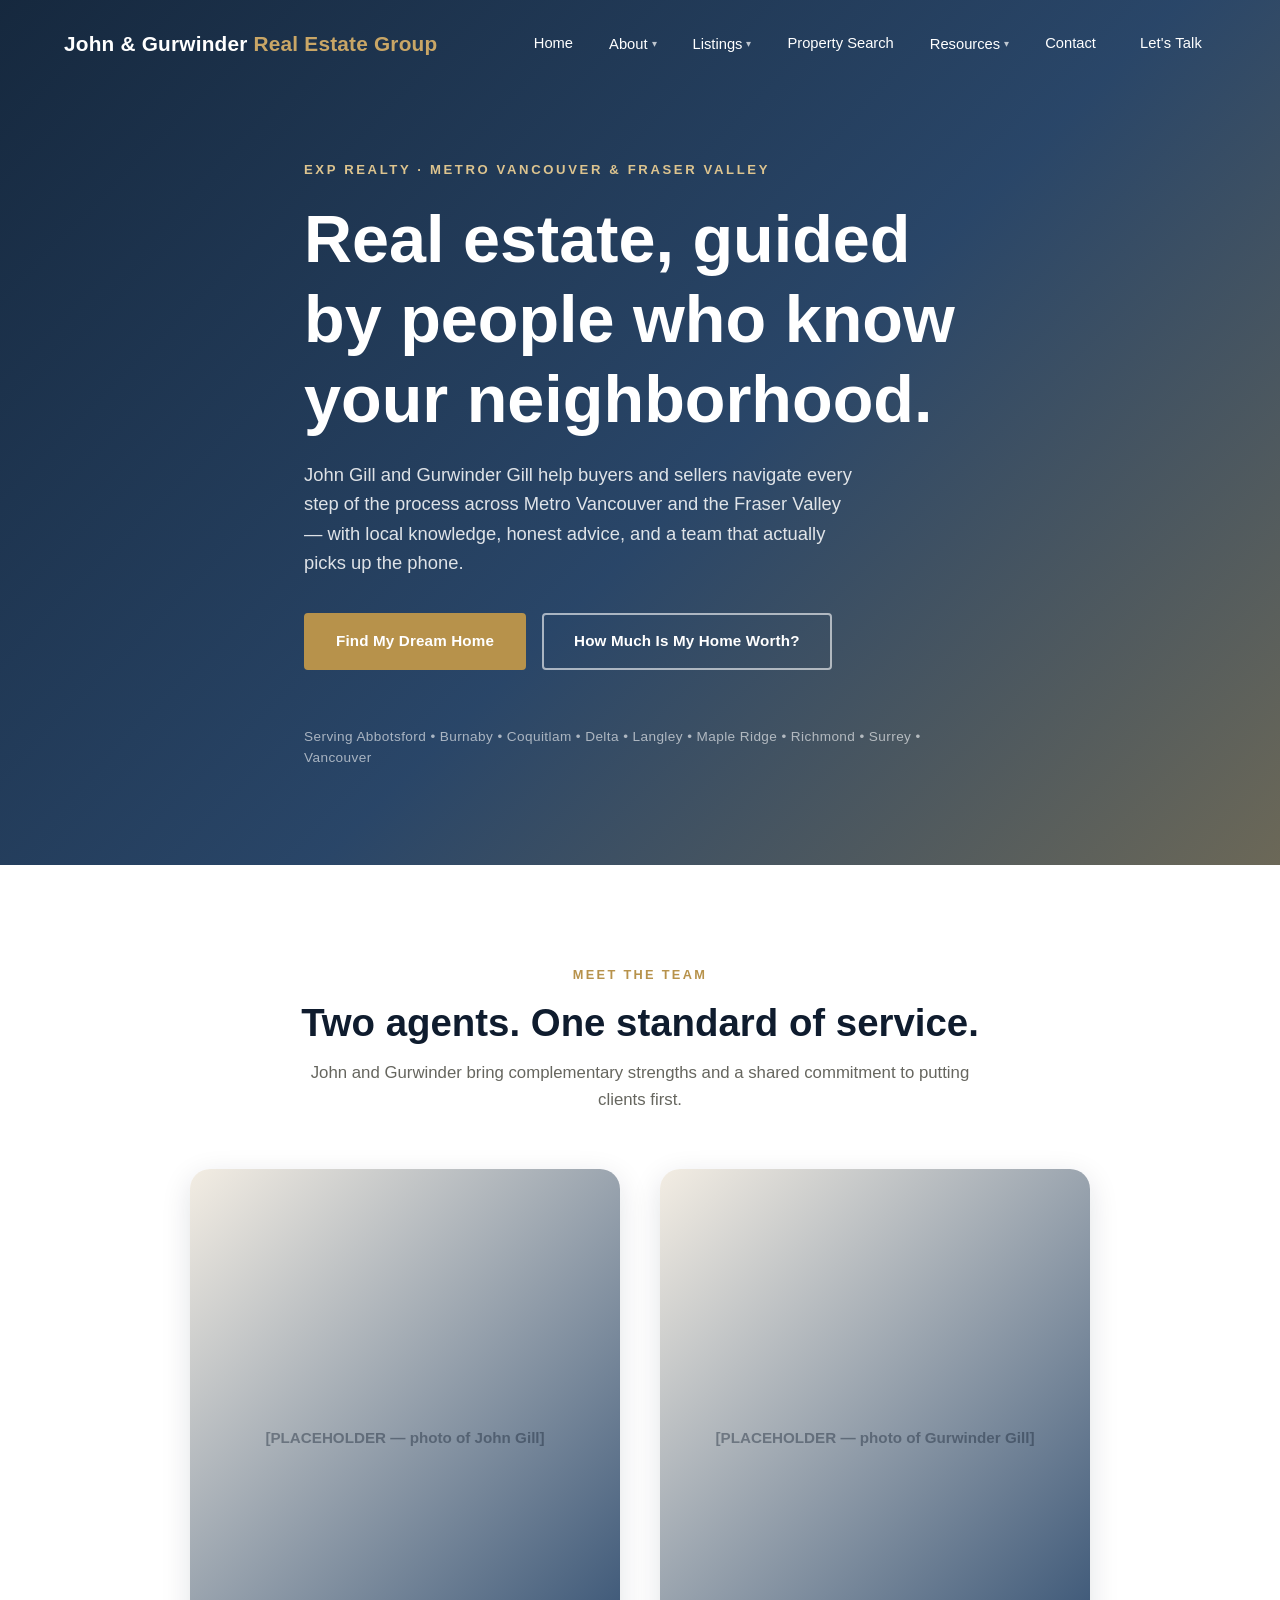
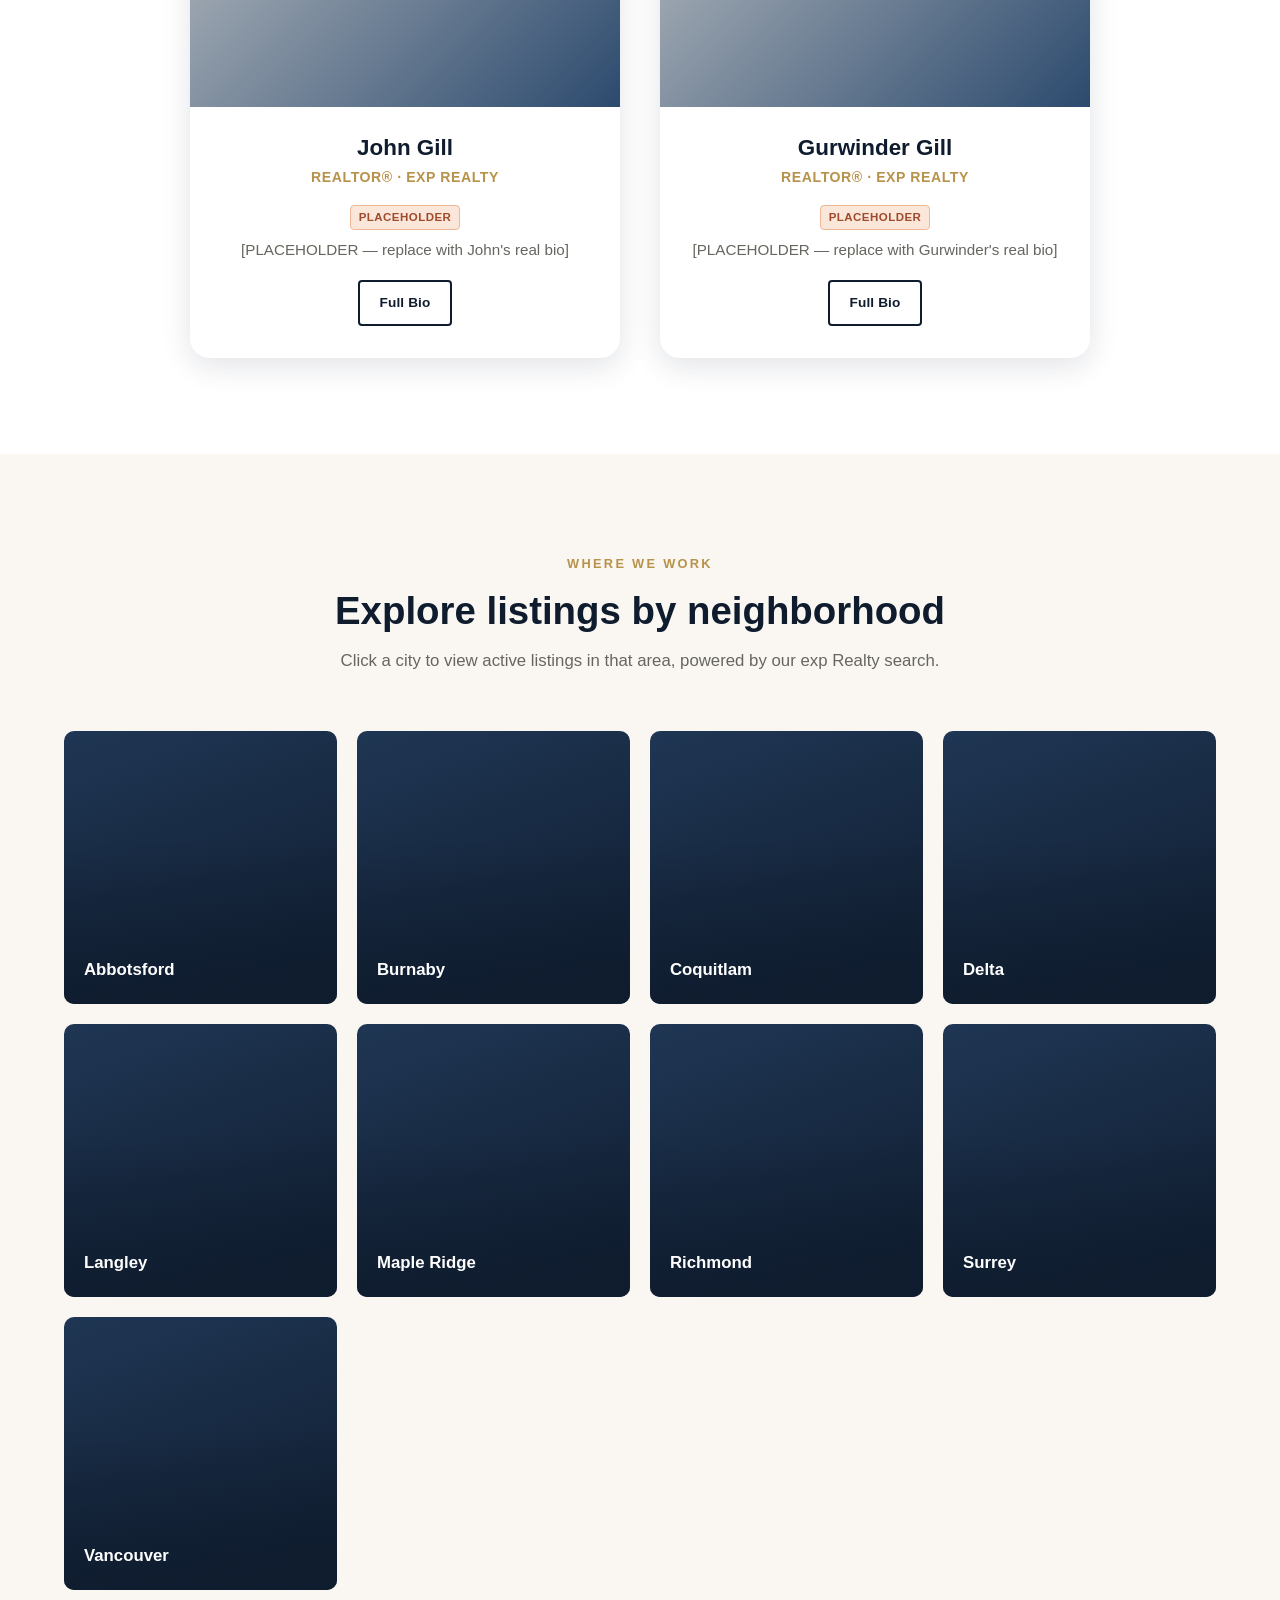
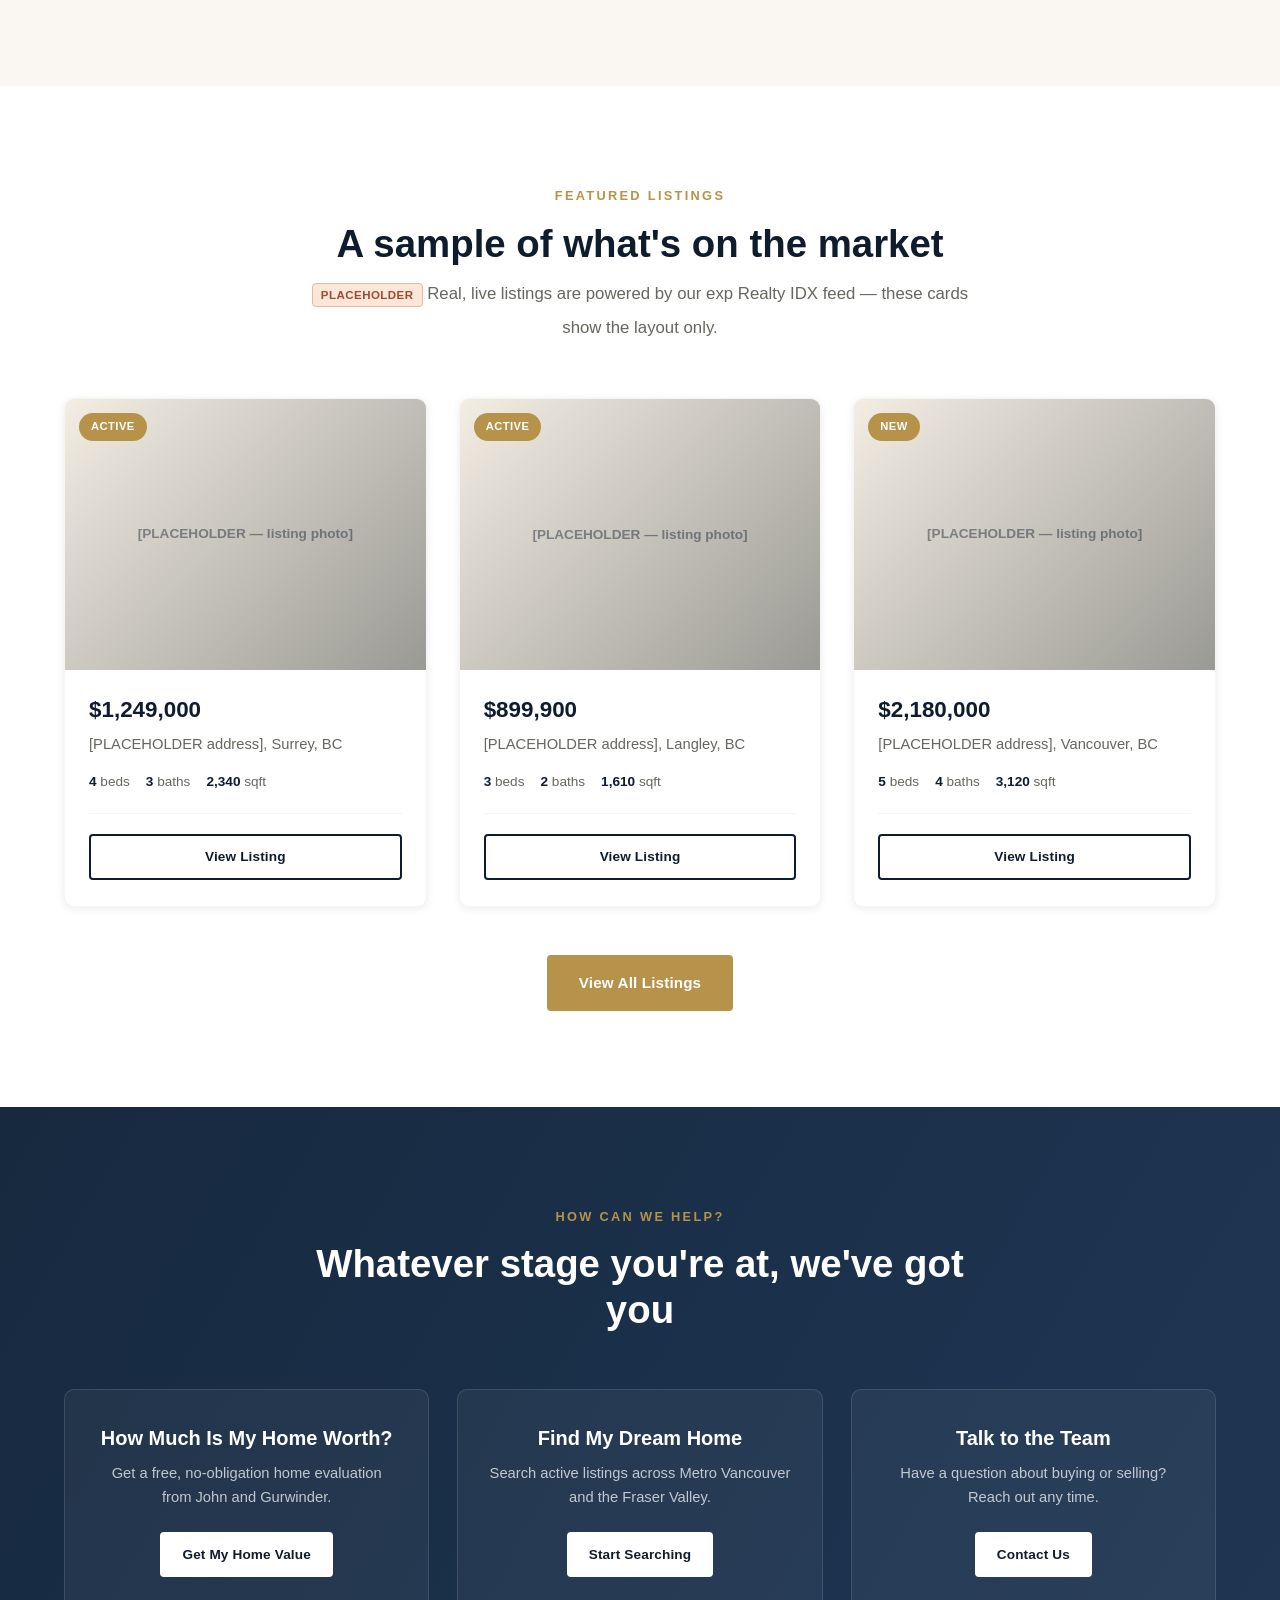
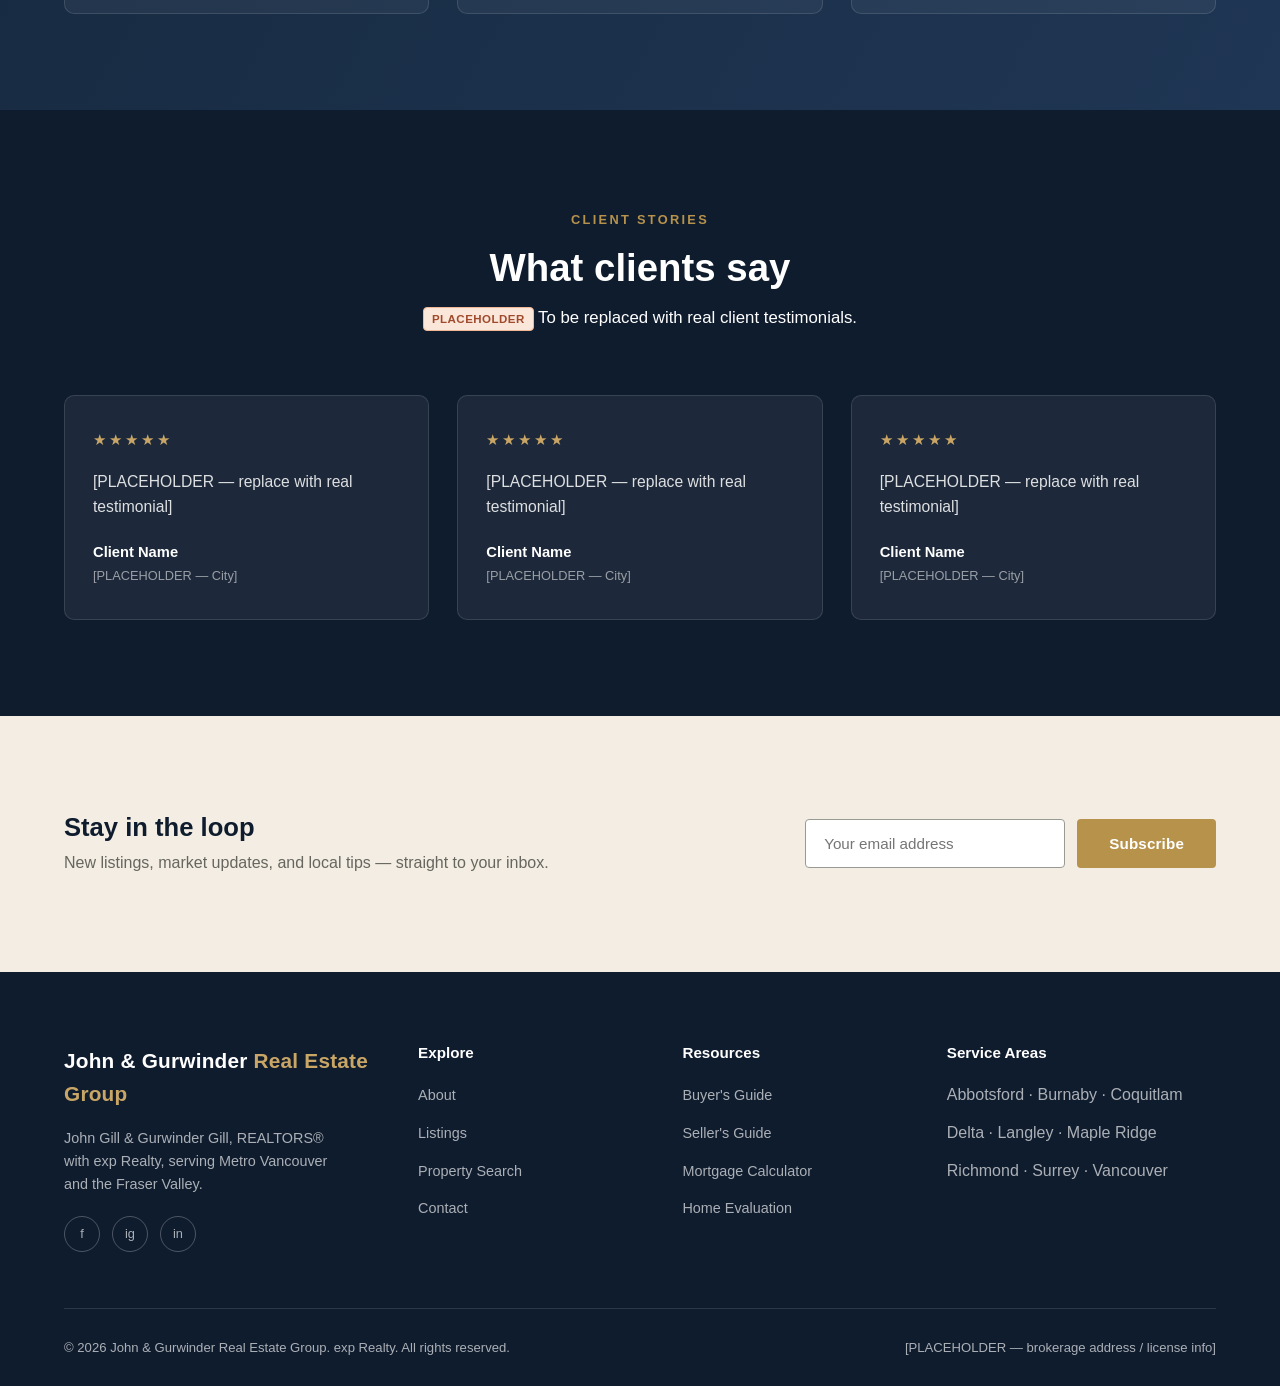
==== index.html @ df8692fe "Initial site build" ====
<!DOCTYPE html>
<html lang="en">
<head>
  <meta charset="UTF-8" />
  <meta name="viewport" content="width=device-width, initial-scale=1.0" />
  <title>John &amp; Gurwinder Real Estate Group | exp Realty</title>
  <meta name="description" content="John Gill and Gurwinder Gill, REALTORS® with exp Realty, serving Abbotsford, Burnaby, Coquitlam, Delta, Langley, Maple Ridge, Richmond, Surrey and Vancouver." />
  <link rel="stylesheet" href="css/style.css" />
</head>
<body>

  <!-- ============================= HEADER ============================= -->
  <header class="site-header">
    <div class="container nav-inner">
      <a href="index.html" class="logo">John &amp; Gurwinder <span>Real Estate Group</span></a>

      <button class="nav-toggle" aria-label="Toggle navigation" aria-expanded="false">
        <span></span><span></span><span></span>
      </button>

      <ul class="nav-menu">
        <li><a href="index.html">Home</a></li>

        <li class="has-dropdown">
          <button aria-haspopup="true">About <span class="caret">&#9662;</span></button>
          <ul class="dropdown">
            <li><a href="about.html#john">Meet John</a></li>
            <li><a href="about.html#gurwinder">Meet Gurwinder</a></li>
            <li><a href="about.html#testimonials">Testimonials</a></li>
          </ul>
        </li>

        <li class="has-dropdown">
          <button aria-haspopup="true">Listings <span class="caret">&#9662;</span></button>
          <ul class="dropdown">
            <li><a href="listings.html#featured">Featured Listings</a></li>
            <li><a href="listings.html#our-listings">Our Listings</a></li>
          </ul>
        </li>

        <li><a href="#" data-idx-search-all>Property Search</a></li>

        <li class="has-dropdown">
          <button aria-haspopup="true">Resources <span class="caret">&#9662;</span></button>
          <ul class="dropdown">
            <li><a href="buyers-guide.html">Buyer's Guide</a></li>
            <li><a href="sellers-guide.html">Seller's Guide</a></li>
            <li><a href="mortgage-calculator.html">Mortgage Calculator</a></li>
            <li><a href="contact.html#home-finder">Home Finder</a></li>
            <li><a href="contact.html#home-evaluation">Home Evaluation</a></li>
          </ul>
        </li>

        <li><a href="contact.html">Contact</a></li>
        <li class="nav-cta"><a href="contact.html" class="btn btn-primary btn-sm">Let's Talk</a></li>
      </ul>
    </div>
  </header>

  <!-- ============================== HERO =============================== -->
  <section class="hero">
    <div class="hero-placeholder-img" role="img" aria-label="[PLACEHOLDER — replace with a full-bleed photo of John and Gurwinder]"></div>
    <div class="container hero-content">
      <span class="eyebrow">exp Realty &middot; Metro Vancouver &amp; Fraser Valley</span>
      <h1>Real estate, guided by people who know your neighborhood.</h1>
      <p>John Gill and Gurwinder Gill help buyers and sellers navigate every step of the process across Metro Vancouver and the Fraser Valley &mdash; with local knowledge, honest advice, and a team that actually picks up the phone.</p>
      <div class="hero-actions">
        <a href="#" class="btn btn-primary" data-idx-search-all>Find My Dream Home</a>
        <a href="contact.html#home-evaluation" class="btn btn-outline-light">How Much Is My Home Worth?</a>
      </div>
      <div class="hero-cities">Serving Abbotsford &bull; Burnaby &bull; Coquitlam &bull; Delta &bull; Langley &bull; Maple Ridge &bull; Richmond &bull; Surrey &bull; Vancouver</div>
    </div>
  </section>

  <!-- ========================== MEET THE TEAM ========================== -->
  <section id="team">
    <div class="container">
      <div class="section-heading">
        <span class="eyebrow">Meet the Team</span>
        <h2>Two agents. One standard of service.</h2>
        <p>John and Gurwinder bring complementary strengths and a shared commitment to putting clients first.</p>
      </div>

      <div class="team-grid">
        <div class="team-card">
          <div class="team-photo">[PLACEHOLDER — photo of John Gill]</div>
          <div class="team-info">
            <h3>John Gill</h3>
            <div class="role">REALTOR&reg; &middot; exp Realty</div>
            <p class="bio"><span class="placeholder-tag">Placeholder</span><br />[PLACEHOLDER — replace with John's real bio]</p>
            <a href="about.html#john" class="btn btn-secondary btn-sm">Full Bio</a>
          </div>
        </div>

        <div class="team-card">
          <div class="team-photo">[PLACEHOLDER — photo of Gurwinder Gill]</div>
          <div class="team-info">
            <h3>Gurwinder Gill</h3>
            <div class="role">REALTOR&reg; &middot; exp Realty</div>
            <p class="bio"><span class="placeholder-tag">Placeholder</span><br />[PLACEHOLDER — replace with Gurwinder's real bio]</p>
            <a href="about.html#gurwinder" class="btn btn-secondary btn-sm">Full Bio</a>
          </div>
        </div>
      </div>
    </div>
  </section>

  <!-- ========================== NEIGHBORHOODS ========================== -->
  <section id="neighborhoods" style="background: var(--color-cream-100);">
    <div class="container">
      <div class="section-heading">
        <span class="eyebrow">Where We Work</span>
        <h2>Explore listings by neighborhood</h2>
        <p>Click a city to view active listings in that area, powered by our exp Realty search.</p>
      </div>

      <div class="city-grid" data-city-grid></div>
    </div>
  </section>

  <!-- ========================= FEATURED LISTINGS ========================= -->
  <section id="featured-listings">
    <div class="container">
      <div class="section-heading">
        <span class="eyebrow">Featured Listings</span>
        <h2>A sample of what's on the market</h2>
        <p><span class="placeholder-tag">Placeholder</span> Real, live listings are powered by our exp Realty IDX feed — these cards show the layout only.</p>
      </div>

      <div class="listings-grid">
        <div class="listing-card">
          <div class="listing-photo">
            <span class="listing-status">Active</span>
            [PLACEHOLDER — listing photo]
          </div>
          <div class="listing-body">
            <div class="listing-price">$1,249,000</div>
            <div class="listing-address">[PLACEHOLDER address], Surrey, BC</div>
            <div class="listing-meta"><span><strong>4</strong> beds</span><span><strong>3</strong> baths</span><span><strong>2,340</strong> sqft</span></div>
            <a href="#" class="btn btn-secondary btn-sm btn-block" data-idx-search-all>View Listing</a>
          </div>
        </div>

        <div class="listing-card">
          <div class="listing-photo">
            <span class="listing-status">Active</span>
            [PLACEHOLDER — listing photo]
          </div>
          <div class="listing-body">
            <div class="listing-price">$899,900</div>
            <div class="listing-address">[PLACEHOLDER address], Langley, BC</div>
            <div class="listing-meta"><span><strong>3</strong> beds</span><span><strong>2</strong> baths</span><span><strong>1,610</strong> sqft</span></div>
            <a href="#" class="btn btn-secondary btn-sm btn-block" data-idx-search-all>View Listing</a>
          </div>
        </div>

        <div class="listing-card">
          <div class="listing-photo">
            <span class="listing-status">New</span>
            [PLACEHOLDER — listing photo]
          </div>
          <div class="listing-body">
            <div class="listing-price">$2,180,000</div>
            <div class="listing-address">[PLACEHOLDER address], Vancouver, BC</div>
            <div class="listing-meta"><span><strong>5</strong> beds</span><span><strong>4</strong> baths</span><span><strong>3,120</strong> sqft</span></div>
            <a href="#" class="btn btn-secondary btn-sm btn-block" data-idx-search-all>View Listing</a>
          </div>
        </div>
      </div>

      <div style="text-align:center; margin-top: 48px;">
        <a href="listings.html" class="btn btn-primary">View All Listings</a>
      </div>
    </div>
  </section>

  <!-- ============================ CTA BAND ============================ -->
  <section class="cta-band">
    <div class="container">
      <div class="section-heading light">
        <span class="eyebrow">How Can We Help?</span>
        <h2>Whatever stage you're at, we've got you</h2>
      </div>

      <div class="cta-grid">
        <div class="cta-card">
          <h3>How Much Is My Home Worth?</h3>
          <p>Get a free, no-obligation home evaluation from John and Gurwinder.</p>
          <a href="contact.html#home-evaluation" class="btn btn-light btn-sm">Get My Home Value</a>
        </div>
        <div class="cta-card">
          <h3>Find My Dream Home</h3>
          <p>Search active listings across Metro Vancouver and the Fraser Valley.</p>
          <a href="#" class="btn btn-light btn-sm" data-idx-search-all>Start Searching</a>
        </div>
        <div class="cta-card">
          <h3>Talk to the Team</h3>
          <p>Have a question about buying or selling? Reach out any time.</p>
          <a href="contact.html" class="btn btn-light btn-sm">Contact Us</a>
        </div>
      </div>
    </div>
  </section>

  <!-- ========================== TESTIMONIALS ========================== -->
  <section class="testimonial-section" id="testimonials-home">
    <div class="container">
      <div class="section-heading light">
        <span class="eyebrow">Client Stories</span>
        <h2>What clients say</h2>
        <p><span class="placeholder-tag">Placeholder</span> To be replaced with real client testimonials.</p>
      </div>

      <div class="testimonial-grid">
        <div class="testimonial-card">
          <div class="testimonial-stars">&#9733;&#9733;&#9733;&#9733;&#9733;</div>
          <p class="testimonial-quote">[PLACEHOLDER — replace with real testimonial]</p>
          <div class="testimonial-author">Client Name<span>[PLACEHOLDER — City]</span></div>
        </div>
        <div class="testimonial-card">
          <div class="testimonial-stars">&#9733;&#9733;&#9733;&#9733;&#9733;</div>
          <p class="testimonial-quote">[PLACEHOLDER — replace with real testimonial]</p>
          <div class="testimonial-author">Client Name<span>[PLACEHOLDER — City]</span></div>
        </div>
        <div class="testimonial-card">
          <div class="testimonial-stars">&#9733;&#9733;&#9733;&#9733;&#9733;</div>
          <p class="testimonial-quote">[PLACEHOLDER — replace with real testimonial]</p>
          <div class="testimonial-author">Client Name<span>[PLACEHOLDER — City]</span></div>
        </div>
      </div>
    </div>
  </section>

  <!-- ============================ NEWSLETTER =========================== -->
  <section class="newsletter">
    <div class="container newsletter-inner">
      <div class="newsletter-text">
        <h2>Stay in the loop</h2>
        <p>New listings, market updates, and local tips — straight to your inbox.</p>
      </div>
      <!-- TODO: connect to lead capture -->
      <form class="newsletter-form" action="#" method="post">
        <input type="email" class="form-input" placeholder="Your email address" required aria-label="Email address" />
        <button type="submit" class="btn btn-primary">Subscribe</button>
      </form>
    </div>
  </section>

  <!-- ============================= FOOTER =============================== -->
  <footer class="site-footer">
    <div class="container">
      <div class="footer-grid">
        <div class="footer-brand">
          <a href="index.html" class="logo">John &amp; Gurwinder <span>Real Estate Group</span></a>
          <p>John Gill &amp; Gurwinder Gill, REALTORS&reg; with exp Realty, serving Metro Vancouver and the Fraser Valley.</p>
          <div class="footer-socials">
            <a href="#" aria-label="Facebook">f</a>
            <a href="#" aria-label="Instagram">ig</a>
            <a href="#" aria-label="LinkedIn">in</a>
          </div>
        </div>

        <div class="footer-col">
          <h4>Explore</h4>
          <ul>
            <li><a href="about.html">About</a></li>
            <li><a href="listings.html">Listings</a></li>
            <li><a href="#" data-idx-search-all>Property Search</a></li>
            <li><a href="contact.html">Contact</a></li>
          </ul>
        </div>

        <div class="footer-col">
          <h4>Resources</h4>
          <ul>
            <li><a href="buyers-guide.html">Buyer's Guide</a></li>
            <li><a href="sellers-guide.html">Seller's Guide</a></li>
            <li><a href="mortgage-calculator.html">Mortgage Calculator</a></li>
            <li><a href="contact.html#home-evaluation">Home Evaluation</a></li>
          </ul>
        </div>

        <div class="footer-col">
          <h4>Service Areas</h4>
          <ul>
            <li>Abbotsford &middot; Burnaby &middot; Coquitlam</li>
            <li>Delta &middot; Langley &middot; Maple Ridge</li>
            <li>Richmond &middot; Surrey &middot; Vancouver</li>
          </ul>
        </div>
      </div>

      <div class="footer-bottom">
        <span>&copy; <span id="current-year"></span> John &amp; Gurwinder Real Estate Group. exp Realty. All rights reserved.</span>
        <span>[PLACEHOLDER — brokerage address / license info]</span>
      </div>
    </div>
  </footer>

  <script src="js/main.js"></script>
</body>
</html>
---- css/style.css ----
/* ==========================================================================
   John & Gurwinder Real Estate Group — Shared Stylesheet
   ========================================================================== */

:root {
  /* Color palette — warm navy + gold, premium/modern */
  --color-navy-900: #0f1c2e;
  --color-navy-800: #16293f;
  --color-navy-700: #1f3654;
  --color-navy-600: #2c4a6e;
  --color-gold-500: #b7924b;
  --color-gold-400: #c9a666;
  --color-gold-300: #ddc48f;
  --color-cream-100: #faf7f2;
  --color-cream-200: #f3ede3;
  --color-neutral-100: #ffffff;
  --color-neutral-200: #f5f5f3;
  --color-neutral-400: #9a9a94;
  --color-neutral-600: #66665f;
  --color-neutral-800: #2c2c28;
  --color-neutral-900: #1a1a17;

  --font-heading: "Poppins", "Segoe UI", -apple-system, BlinkMacSystemFont, sans-serif;
  --font-body: "Inter", "Segoe UI", -apple-system, BlinkMacSystemFont, sans-serif;

  --container-max: 1200px;
  --radius-sm: 4px;
  --radius-md: 10px;
  --radius-lg: 20px;
  --shadow-sm: 0 2px 8px rgba(15, 28, 46, 0.08);
  --shadow-md: 0 8px 30px rgba(15, 28, 46, 0.12);
  --shadow-lg: 0 20px 60px rgba(15, 28, 46, 0.18);
  --transition-base: 0.25s ease;
}

@import url("https://fonts.googleapis.com/css2?family=Poppins:wght@400;500;600;700;800&family=Inter:wght@400;500;600;700&display=swap");

* {
  box-sizing: border-box;
  margin: 0;
  padding: 0;
}

html {
  scroll-behavior: smooth;
}

body {
  font-family: var(--font-body);
  color: var(--color-neutral-800);
  background: var(--color-neutral-100);
  line-height: 1.6;
  overflow-x: hidden;
}

img {
  max-width: 100%;
  display: block;
}

a {
  color: inherit;
  text-decoration: none;
}

ul {
  list-style: none;
}

h1, h2, h3, h4 {
  font-family: var(--font-heading);
  font-weight: 700;
  color: var(--color-navy-900);
  line-height: 1.2;
}

.container {
  width: 100%;
  max-width: var(--container-max);
  margin: 0 auto;
  padding: 0 24px;
}

section {
  padding: 96px 0;
}

.section-heading {
  text-align: center;
  max-width: 680px;
  margin: 0 auto 56px;
}

.section-heading .eyebrow {
  display: inline-block;
  font-family: var(--font-heading);
  font-size: 0.8rem;
  font-weight: 600;
  letter-spacing: 0.18em;
  text-transform: uppercase;
  color: var(--color-gold-500);
  margin-bottom: 14px;
}

.section-heading h2 {
  font-size: clamp(1.8rem, 3vw, 2.6rem);
  margin-bottom: 14px;
}

.section-heading p {
  color: var(--color-neutral-600);
  font-size: 1.05rem;
}

.section-heading.light h2,
.section-heading.light p {
  color: var(--color-neutral-100);
}

/* Placeholder marker */
.placeholder-tag {
  display: inline-block;
  font-size: 0.72rem;
  font-weight: 700;
  letter-spacing: 0.04em;
  text-transform: uppercase;
  color: #a04a2c;
  background: #fbe6da;
  border: 1px solid #eeb896;
  border-radius: 4px;
  padding: 2px 8px;
  margin-bottom: 8px;
}

/* ==========================================================================
   Buttons
   ========================================================================== */

.btn {
  display: inline-flex;
  align-items: center;
  justify-content: center;
  gap: 8px;
  font-family: var(--font-heading);
  font-weight: 600;
  font-size: 0.95rem;
  letter-spacing: 0.01em;
  padding: 14px 30px;
  border-radius: var(--radius-sm);
  border: 2px solid transparent;
  cursor: pointer;
  transition: all var(--transition-base);
  white-space: nowrap;
}

.btn-primary {
  background: var(--color-gold-500);
  color: var(--color-neutral-100);
  border-color: var(--color-gold-500);
}

.btn-primary:hover {
  background: var(--color-gold-400);
  border-color: var(--color-gold-400);
  transform: translateY(-2px);
  box-shadow: var(--shadow-md);
}

.btn-secondary {
  background: transparent;
  color: var(--color-navy-900);
  border-color: var(--color-navy-900);
}

.btn-secondary:hover {
  background: var(--color-navy-900);
  color: var(--color-neutral-100);
  transform: translateY(-2px);
}

.btn-light {
  background: var(--color-neutral-100);
  color: var(--color-navy-900);
  border-color: var(--color-neutral-100);
}

.btn-light:hover {
  background: transparent;
  color: var(--color-neutral-100);
  transform: translateY(-2px);
}

.btn-outline-light {
  background: transparent;
  color: var(--color-neutral-100);
  border-color: rgba(255, 255, 255, 0.6);
}

.btn-outline-light:hover {
  background: var(--color-neutral-100);
  color: var(--color-navy-900);
}

.btn-block {
  width: 100%;
}

.btn-sm {
  padding: 10px 20px;
  font-size: 0.85rem;
}

/* ==========================================================================
   Navigation
   ========================================================================== */

.site-header {
  position: fixed;
  top: 0;
  left: 0;
  width: 100%;
  z-index: 1000;
  background: transparent;
  transition: background var(--transition-base), box-shadow var(--transition-base), padding var(--transition-base);
  padding: 22px 0;
}

.site-header.is-scrolled {
  background: rgba(15, 28, 46, 0.96);
  box-shadow: var(--shadow-sm);
  padding: 12px 0;
  backdrop-filter: blur(8px);
}

/* Pages without a dark hero need a solid header from the start */
.site-header.solid {
  background: var(--color-navy-900);
  padding: 12px 0;
}

.nav-inner {
  display: flex;
  align-items: center;
  justify-content: space-between;
  gap: 24px;
}

.logo {
  font-family: var(--font-heading);
  font-weight: 700;
  font-size: 1.3rem;
  color: var(--color-neutral-100);
  letter-spacing: 0.01em;
}

.logo span {
  color: var(--color-gold-400);
}

.nav-menu {
  display: flex;
  align-items: center;
  gap: 8px;
}

.nav-menu > li {
  position: relative;
}

.nav-menu > li > a,
.nav-menu > li > button {
  display: flex;
  align-items: center;
  gap: 4px;
  font-family: var(--font-heading);
  font-weight: 500;
  font-size: 0.92rem;
  color: var(--color-neutral-100);
  padding: 10px 14px;
  background: none;
  border: none;
  cursor: pointer;
}

.nav-menu .caret {
  font-size: 0.6rem;
  opacity: 0.7;
  transition: transform var(--transition-base);
}

.has-dropdown:hover .caret,
.has-dropdown.open .caret {
  transform: rotate(180deg);
}

.dropdown {
  position: absolute;
  top: 100%;
  left: 0;
  min-width: 230px;
  background: var(--color-neutral-100);
  border-radius: var(--radius-sm);
  box-shadow: var(--shadow-lg);
  padding: 10px;
  opacity: 0;
  visibility: hidden;
  transform: translateY(6px);
  transition: all var(--transition-base);
}

.has-dropdown:hover .dropdown,
.has-dropdown.open .dropdown {
  opacity: 1;
  visibility: visible;
  transform: translateY(0);
}

.dropdown li a {
  display: block;
  padding: 10px 14px;
  border-radius: var(--radius-sm);
  color: var(--color-navy-900);
  font-size: 0.9rem;
  font-weight: 500;
}

.dropdown li a:hover {
  background: var(--color-cream-200);
  color: var(--color-gold-500);
}

.nav-cta {
  margin-left: 8px;
}

.nav-toggle {
  display: none;
  flex-direction: column;
  gap: 5px;
  background: none;
  border: none;
  cursor: pointer;
  padding: 6px;
  z-index: 1100;
}

.nav-toggle span {
  width: 26px;
  height: 2px;
  background: var(--color-neutral-100);
  transition: all var(--transition-base);
}

/* ==========================================================================
   Hero
   ========================================================================== */

.hero {
  position: relative;
  min-height: 92vh;
  display: flex;
  align-items: center;
  color: var(--color-neutral-100);
  background: linear-gradient(180deg, rgba(15, 28, 46, 0.55) 0%, rgba(15, 28, 46, 0.75) 100%),
    var(--color-navy-800);
  overflow: hidden;
}

.hero-placeholder-img {
  position: absolute;
  inset: 0;
  background: linear-gradient(135deg, var(--color-navy-800) 0%, var(--color-navy-600) 55%, var(--color-gold-500) 140%);
  opacity: 0.9;
}

.hero-content {
  position: relative;
  z-index: 2;
  max-width: 720px;
  padding-top: 60px;
}

.hero .eyebrow {
  display: inline-block;
  font-family: var(--font-heading);
  font-size: 0.82rem;
  font-weight: 600;
  letter-spacing: 0.2em;
  text-transform: uppercase;
  color: var(--color-gold-300);
  margin-bottom: 20px;
}

.hero h1 {
  color: var(--color-neutral-100);
  font-size: clamp(2.4rem, 5.2vw, 4.2rem);
  margin-bottom: 20px;
}

.hero p {
  font-size: 1.15rem;
  color: rgba(255, 255, 255, 0.85);
  max-width: 560px;
  margin-bottom: 36px;
}

.hero-actions {
  display: flex;
  flex-wrap: wrap;
  gap: 16px;
}

.hero-cities {
  margin-top: 56px;
  font-size: 0.85rem;
  color: rgba(255, 255, 255, 0.6);
  letter-spacing: 0.03em;
}

/* Page (interior) hero — shorter, used on non-home pages */
.page-hero {
  min-height: 46vh;
  padding-top: 40px;
}

.page-hero .hero-content {
  padding-top: 0;
}

/* ==========================================================================
   Team section
   ========================================================================== */

.team-grid {
  display: grid;
  grid-template-columns: repeat(2, 1fr);
  gap: 40px;
  max-width: 900px;
  margin: 0 auto;
}

.team-card {
  background: var(--color-neutral-100);
  border-radius: var(--radius-lg);
  overflow: hidden;
  box-shadow: var(--shadow-md);
  transition: transform var(--transition-base);
}

.team-card:hover {
  transform: translateY(-6px);
}

.team-photo {
  aspect-ratio: 4 / 5;
  background: linear-gradient(135deg, var(--color-cream-200), var(--color-navy-600));
  display: flex;
  align-items: center;
  justify-content: center;
  color: rgba(15, 28, 46, 0.4);
  font-family: var(--font-heading);
  font-weight: 600;
  font-size: 0.95rem;
  text-align: center;
  padding: 20px;
}

.team-info {
  padding: 28px 26px 32px;
  text-align: center;
}

.team-info h3 {
  font-size: 1.4rem;
  margin-bottom: 4px;
}

.team-info .role {
  color: var(--color-gold-500);
  font-weight: 600;
  font-size: 0.88rem;
  letter-spacing: 0.04em;
  text-transform: uppercase;
  margin-bottom: 16px;
}

.team-info p.bio {
  color: var(--color-neutral-600);
  font-size: 0.95rem;
  margin-bottom: 18px;
}

.team-socials {
  display: flex;
  justify-content: center;
  gap: 12px;
}

.team-socials a {
  width: 38px;
  height: 38px;
  border-radius: 50%;
  border: 1px solid var(--color-neutral-400);
  display: flex;
  align-items: center;
  justify-content: center;
  font-size: 0.85rem;
  color: var(--color-navy-900);
  transition: all var(--transition-base);
}

.team-socials a:hover {
  background: var(--color-navy-900);
  color: var(--color-neutral-100);
  border-color: var(--color-navy-900);
}

/* ==========================================================================
   Neighborhoods / city grid
   ========================================================================== */

.city-grid {
  display: grid;
  grid-template-columns: repeat(4, 1fr);
  gap: 20px;
}

.city-tile {
  position: relative;
  aspect-ratio: 1 / 1;
  border-radius: var(--radius-md);
  overflow: hidden;
  background: linear-gradient(160deg, var(--color-navy-700), var(--color-navy-900));
  display: flex;
  align-items: flex-end;
  padding: 20px;
  color: var(--color-neutral-100);
  font-family: var(--font-heading);
  font-weight: 600;
  font-size: 1.05rem;
  transition: transform var(--transition-base), box-shadow var(--transition-base);
}

.city-tile::before {
  content: "";
  position: absolute;
  inset: 0;
  background: linear-gradient(180deg, rgba(15, 28, 46, 0) 40%, rgba(15, 28, 46, 0.85) 100%);
}

.city-tile::after {
  content: "\2192";
  position: absolute;
  top: 18px;
  right: 18px;
  width: 34px;
  height: 34px;
  border-radius: 50%;
  background: rgba(255, 255, 255, 0.15);
  display: flex;
  align-items: center;
  justify-content: center;
  font-size: 1rem;
  opacity: 0;
  transform: translate(-6px, 6px);
  transition: all var(--transition-base);
}

.city-tile span {
  position: relative;
  z-index: 1;
}

.city-tile:hover {
  transform: translateY(-4px);
  box-shadow: var(--shadow-lg);
}

.city-tile:hover::after {
  opacity: 1;
  transform: translate(0, 0);
}

/* ==========================================================================
   Listings grid
   ========================================================================== */

.listings-grid {
  display: grid;
  grid-template-columns: repeat(3, 1fr);
  gap: 32px;
}

.listing-card {
  background: var(--color-neutral-100);
  border-radius: var(--radius-md);
  overflow: hidden;
  box-shadow: var(--shadow-sm);
  transition: all var(--transition-base);
  border: 1px solid var(--color-neutral-200);
}

.listing-card:hover {
  box-shadow: var(--shadow-md);
  transform: translateY(-4px);
}

.listing-photo {
  aspect-ratio: 4 / 3;
  background: linear-gradient(135deg, var(--color-cream-200), var(--color-neutral-400));
  display: flex;
  align-items: center;
  justify-content: center;
  color: rgba(15, 28, 46, 0.45);
  font-size: 0.85rem;
  font-family: var(--font-heading);
  font-weight: 600;
  position: relative;
}

.listing-status {
  position: absolute;
  top: 14px;
  left: 14px;
  background: var(--color-gold-500);
  color: var(--color-neutral-100);
  font-size: 0.7rem;
  font-weight: 700;
  letter-spacing: 0.04em;
  text-transform: uppercase;
  padding: 5px 12px;
  border-radius: 20px;
}

.listing-body {
  padding: 22px 24px 26px;
}

.listing-price {
  font-family: var(--font-heading);
  font-size: 1.4rem;
  font-weight: 700;
  color: var(--color-navy-900);
  margin-bottom: 6px;
}

.listing-address {
  color: var(--color-neutral-600);
  font-size: 0.92rem;
  margin-bottom: 14px;
}

.listing-meta {
  display: flex;
  gap: 16px;
  font-size: 0.85rem;
  color: var(--color-neutral-600);
  margin-bottom: 20px;
  padding-bottom: 20px;
  border-bottom: 1px solid var(--color-neutral-200);
}

.listing-meta strong {
  color: var(--color-navy-900);
}

/* ==========================================================================
   Testimonials
   ========================================================================== */

.testimonial-section {
  background: var(--color-navy-900);
  color: var(--color-neutral-100);
}

.testimonial-grid {
  display: grid;
  grid-template-columns: repeat(3, 1fr);
  gap: 28px;
}

.testimonial-card {
  background: rgba(255, 255, 255, 0.06);
  border: 1px solid rgba(255, 255, 255, 0.12);
  border-radius: var(--radius-md);
  padding: 32px 28px;
}

.testimonial-stars {
  color: var(--color-gold-400);
  letter-spacing: 3px;
  margin-bottom: 16px;
  font-size: 0.95rem;
}

.testimonial-quote {
  font-size: 0.98rem;
  color: rgba(255, 255, 255, 0.85);
  margin-bottom: 22px;
}

.testimonial-author {
  font-family: var(--font-heading);
  font-weight: 600;
  font-size: 0.92rem;
}

.testimonial-author span {
  display: block;
  font-weight: 400;
  font-size: 0.8rem;
  color: rgba(255, 255, 255, 0.55);
  margin-top: 2px;
}

/* ==========================================================================
   CTA band
   ========================================================================== */

.cta-band {
  background: linear-gradient(120deg, var(--color-navy-800), var(--color-navy-700));
  color: var(--color-neutral-100);
}

.cta-grid {
  display: grid;
  grid-template-columns: repeat(3, 1fr);
  gap: 28px;
}

.cta-card {
  background: rgba(255, 255, 255, 0.05);
  border: 1px solid rgba(255, 255, 255, 0.12);
  border-radius: var(--radius-md);
  padding: 36px 30px;
  text-align: center;
}

.cta-card h3 {
  color: var(--color-neutral-100);
  font-size: 1.25rem;
  margin-bottom: 12px;
}

.cta-card p {
  color: rgba(255, 255, 255, 0.72);
  font-size: 0.92rem;
  margin-bottom: 22px;
}

/* ==========================================================================
   Newsletter
   ========================================================================== */

.newsletter {
  background: var(--color-cream-200);
}

.newsletter-inner {
  display: flex;
  align-items: center;
  justify-content: space-between;
  gap: 40px;
  flex-wrap: wrap;
}

.newsletter-text h2 {
  font-size: 1.6rem;
  margin-bottom: 8px;
}

.newsletter-text p {
  color: var(--color-neutral-600);
}

.newsletter-form {
  display: flex;
  gap: 12px;
  flex-wrap: wrap;
}

.form-input {
  font-family: var(--font-body);
  font-size: 0.95rem;
  padding: 14px 18px;
  border: 1px solid var(--color-neutral-400);
  border-radius: var(--radius-sm);
  min-width: 260px;
  background: var(--color-neutral-100);
}

.form-input:focus {
  outline: 2px solid var(--color-gold-500);
  outline-offset: 1px;
}

/* ==========================================================================
   Generic content pages (about, guides, contact)
   ========================================================================== */

.content-block {
  max-width: 820px;
  margin: 0 auto;
}

.content-block h2 {
  font-size: 1.8rem;
  margin: 40px 0 16px;
}

.content-block h2:first-child {
  margin-top: 0;
}

.content-block p {
  color: var(--color-neutral-600);
  margin-bottom: 16px;
}

.content-block ul {
  margin: 0 0 20px 0;
}

.content-block ul li {
  position: relative;
  padding-left: 26px;
  margin-bottom: 10px;
  color: var(--color-neutral-600);
}

.content-block ul li::before {
  content: "\2713";
  position: absolute;
  left: 0;
  color: var(--color-gold-500);
  font-weight: 700;
}

.bio-block {
  display: grid;
  grid-template-columns: 320px 1fr;
  gap: 48px;
  align-items: start;
  margin-bottom: 80px;
}

.bio-block:last-child {
  margin-bottom: 0;
}

.bio-photo {
  aspect-ratio: 4 / 5;
  border-radius: var(--radius-lg);
  background: linear-gradient(135deg, var(--color-cream-200), var(--color-navy-600));
  display: flex;
  align-items: center;
  justify-content: center;
  color: rgba(15, 28, 46, 0.4);
  font-family: var(--font-heading);
  font-weight: 600;
  text-align: center;
  padding: 20px;
}

.bio-text h2 {
  margin-top: 0;
}

.bio-text .role {
  color: var(--color-gold-500);
  font-weight: 600;
  font-size: 0.9rem;
  letter-spacing: 0.04em;
  text-transform: uppercase;
  margin-bottom: 18px;
  display: block;
}

/* Form styling (lead-capture forms) */
.form-card {
  background: var(--color-neutral-200);
  border-radius: var(--radius-md);
  padding: 40px;
}

.form-row {
  display: grid;
  grid-template-columns: 1fr 1fr;
  gap: 18px;
  margin-bottom: 18px;
}

.form-group {
  display: flex;
  flex-direction: column;
  gap: 6px;
}

.form-group.full {
  grid-column: 1 / -1;
}

.form-group label {
  font-family: var(--font-heading);
  font-size: 0.85rem;
  font-weight: 600;
  color: var(--color-navy-900);
}

.form-group input,
.form-group select,
.form-group textarea {
  font-family: var(--font-body);
  font-size: 0.95rem;
  padding: 12px 14px;
  border: 1px solid var(--color-neutral-400);
  border-radius: var(--radius-sm);
  background: var(--color-neutral-100);
  width: 100%;
}

.form-group textarea {
  resize: vertical;
  min-height: 120px;
}

.form-group input:focus,
.form-group select:focus,
.form-group textarea:focus {
  outline: 2px solid var(--color-gold-500);
  outline-offset: 1px;
}

.form-note {
  font-size: 0.8rem;
  color: var(--color-neutral-600);
  margin-top: 16px;
}

/* IDX callout box */
.idx-callout {
  background: var(--color-navy-900);
  color: var(--color-neutral-100);
  border-radius: var(--radius-lg);
  padding: 48px;
  text-align: center;
}

.idx-callout h3 {
  color: var(--color-neutral-100);
  font-size: 1.5rem;
  margin-bottom: 12px;
}

.idx-callout p {
  color: rgba(255, 255, 255, 0.75);
  max-width: 560px;
  margin: 0 auto 28px;
}

.idx-callout .btn-row {
  display: flex;
  gap: 16px;
  justify-content: center;
  flex-wrap: wrap;
}

/* Mortgage calculator */
.calc-wrap {
  display: grid;
  grid-template-columns: 1fr 1fr;
  gap: 48px;
  align-items: start;
}

.calc-results {
  background: var(--color-navy-900);
  color: var(--color-neutral-100);
  border-radius: var(--radius-lg);
  padding: 40px;
  position: sticky;
  top: 120px;
}

.calc-results h3 {
  color: var(--color-neutral-100);
  font-size: 1.1rem;
  margin-bottom: 24px;
}

.calc-result-figure {
  font-family: var(--font-heading);
  font-size: 2.6rem;
  font-weight: 700;
  color: var(--color-gold-400);
  margin-bottom: 4px;
}

.calc-result-label {
  font-size: 0.85rem;
  color: rgba(255, 255, 255, 0.6);
  margin-bottom: 28px;
}

.calc-breakdown {
  display: flex;
  justify-content: space-between;
  padding: 12px 0;
  border-bottom: 1px solid rgba(255, 255, 255, 0.12);
  font-size: 0.9rem;
}

.calc-breakdown:last-child {
  border-bottom: none;
}

/* ==========================================================================
   Footer
   ========================================================================== */

.site-footer {
  background: var(--color-navy-900);
  color: rgba(255, 255, 255, 0.65);
  padding: 72px 0 28px;
}

.footer-grid {
  display: grid;
  grid-template-columns: 1.4fr 1fr 1fr 1.2fr;
  gap: 40px;
  margin-bottom: 56px;
}

.footer-brand .logo {
  margin-bottom: 16px;
  display: inline-block;
}

.footer-brand p {
  font-size: 0.9rem;
  max-width: 280px;
  margin-bottom: 20px;
}

.footer-socials {
  display: flex;
  gap: 12px;
}

.footer-socials a {
  width: 36px;
  height: 36px;
  border-radius: 50%;
  border: 1px solid rgba(255, 255, 255, 0.25);
  display: flex;
  align-items: center;
  justify-content: center;
  font-size: 0.8rem;
  transition: all var(--transition-base);
}

.footer-socials a:hover {
  background: var(--color-gold-500);
  border-color: var(--color-gold-500);
  color: var(--color-navy-900);
}

.footer-col h4 {
  color: var(--color-neutral-100);
  font-size: 0.95rem;
  margin-bottom: 20px;
}

.footer-col ul li {
  margin-bottom: 12px;
}

.footer-col ul li a {
  font-size: 0.9rem;
  transition: color var(--transition-base);
}

.footer-col ul li a:hover {
  color: var(--color-gold-400);
}

.footer-bottom {
  display: flex;
  justify-content: space-between;
  align-items: center;
  flex-wrap: wrap;
  gap: 12px;
  padding-top: 28px;
  border-top: 1px solid rgba(255, 255, 255, 0.12);
  font-size: 0.82rem;
}

/* ==========================================================================
   Responsive
   ========================================================================== */

@media (max-width: 1024px) {
  .team-grid,
  .listings-grid,
  .testimonial-grid,
  .cta-grid {
    grid-template-columns: repeat(2, 1fr);
  }

  .city-grid {
    grid-template-columns: repeat(3, 1fr);
  }

  .footer-grid {
    grid-template-columns: 1fr 1fr;
  }

  .calc-wrap {
    grid-template-columns: 1fr;
  }

  .calc-results {
    position: static;
  }

  .bio-block {
    grid-template-columns: 240px 1fr;
    gap: 32px;
  }
}

@media (max-width: 860px) {
  .nav-menu {
    position: fixed;
    inset: 0 0 0 auto;
    width: min(340px, 85vw);
    height: 100vh;
    background: var(--color-navy-900);
    flex-direction: column;
    align-items: flex-start;
    padding: 100px 28px 40px;
    gap: 4px;
    transform: translateX(100%);
    transition: transform var(--transition-base);
    overflow-y: auto;
  }

  .nav-menu.open {
    transform: translateX(0);
  }

  .nav-menu > li {
    width: 100%;
  }

  .nav-menu > li > a,
  .nav-menu > li > button {
    width: 100%;
    padding: 14px 4px;
    border-bottom: 1px solid rgba(255, 255, 255, 0.08);
  }

  .dropdown {
    position: static;
    opacity: 1;
    visibility: visible;
    transform: none;
    box-shadow: none;
    background: rgba(255, 255, 255, 0.04);
    display: none;
  }

  .has-dropdown.open .dropdown {
    display: block;
  }

  .dropdown li a {
    color: var(--color-neutral-100);
  }

  .dropdown li a:hover {
    background: rgba(255, 255, 255, 0.08);
    color: var(--color-gold-400);
  }

  .nav-cta {
    margin: 20px 0 0;
  }

  .nav-toggle {
    display: flex;
  }

  body.nav-open {
    overflow: hidden;
  }

  section {
    padding: 64px 0;
  }

  .team-grid,
  .listings-grid,
  .testimonial-grid,
  .cta-grid {
    grid-template-columns: 1fr;
  }

  .city-grid {
    grid-template-columns: repeat(2, 1fr);
  }

  .footer-grid {
    grid-template-columns: 1fr;
    gap: 32px;
  }

  .bio-block {
    grid-template-columns: 1fr;
  }

  .bio-photo {
    max-width: 280px;
  }

  .newsletter-inner {
    flex-direction: column;
    align-items: flex-start;
  }

  .form-row {
    grid-template-columns: 1fr;
  }

  .footer-bottom {
    flex-direction: column;
    text-align: center;
  }
}

@media (max-width: 480px) {
  .city-grid {
    grid-template-columns: 1fr 1fr;
  }

  .hero-actions {
    flex-direction: column;
    align-items: stretch;
  }

  .form-input {
    min-width: 100%;
  }
}
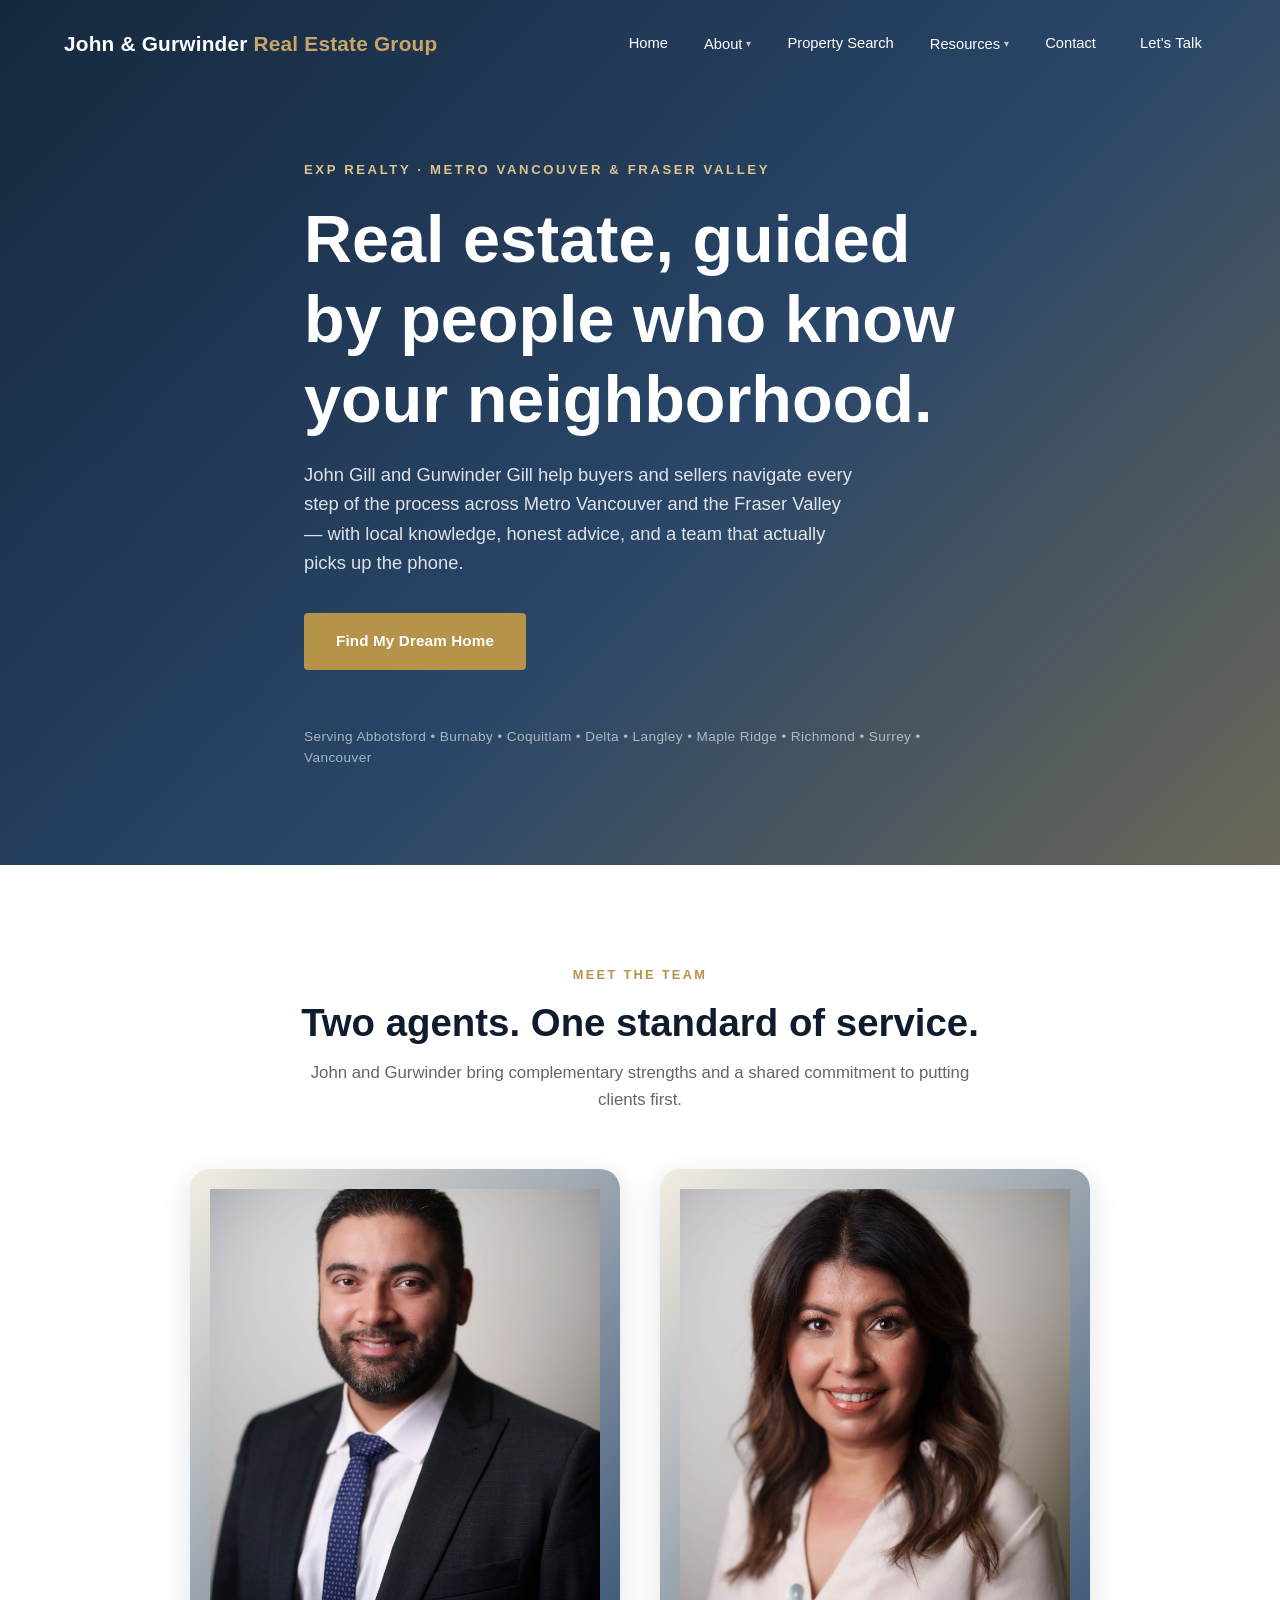
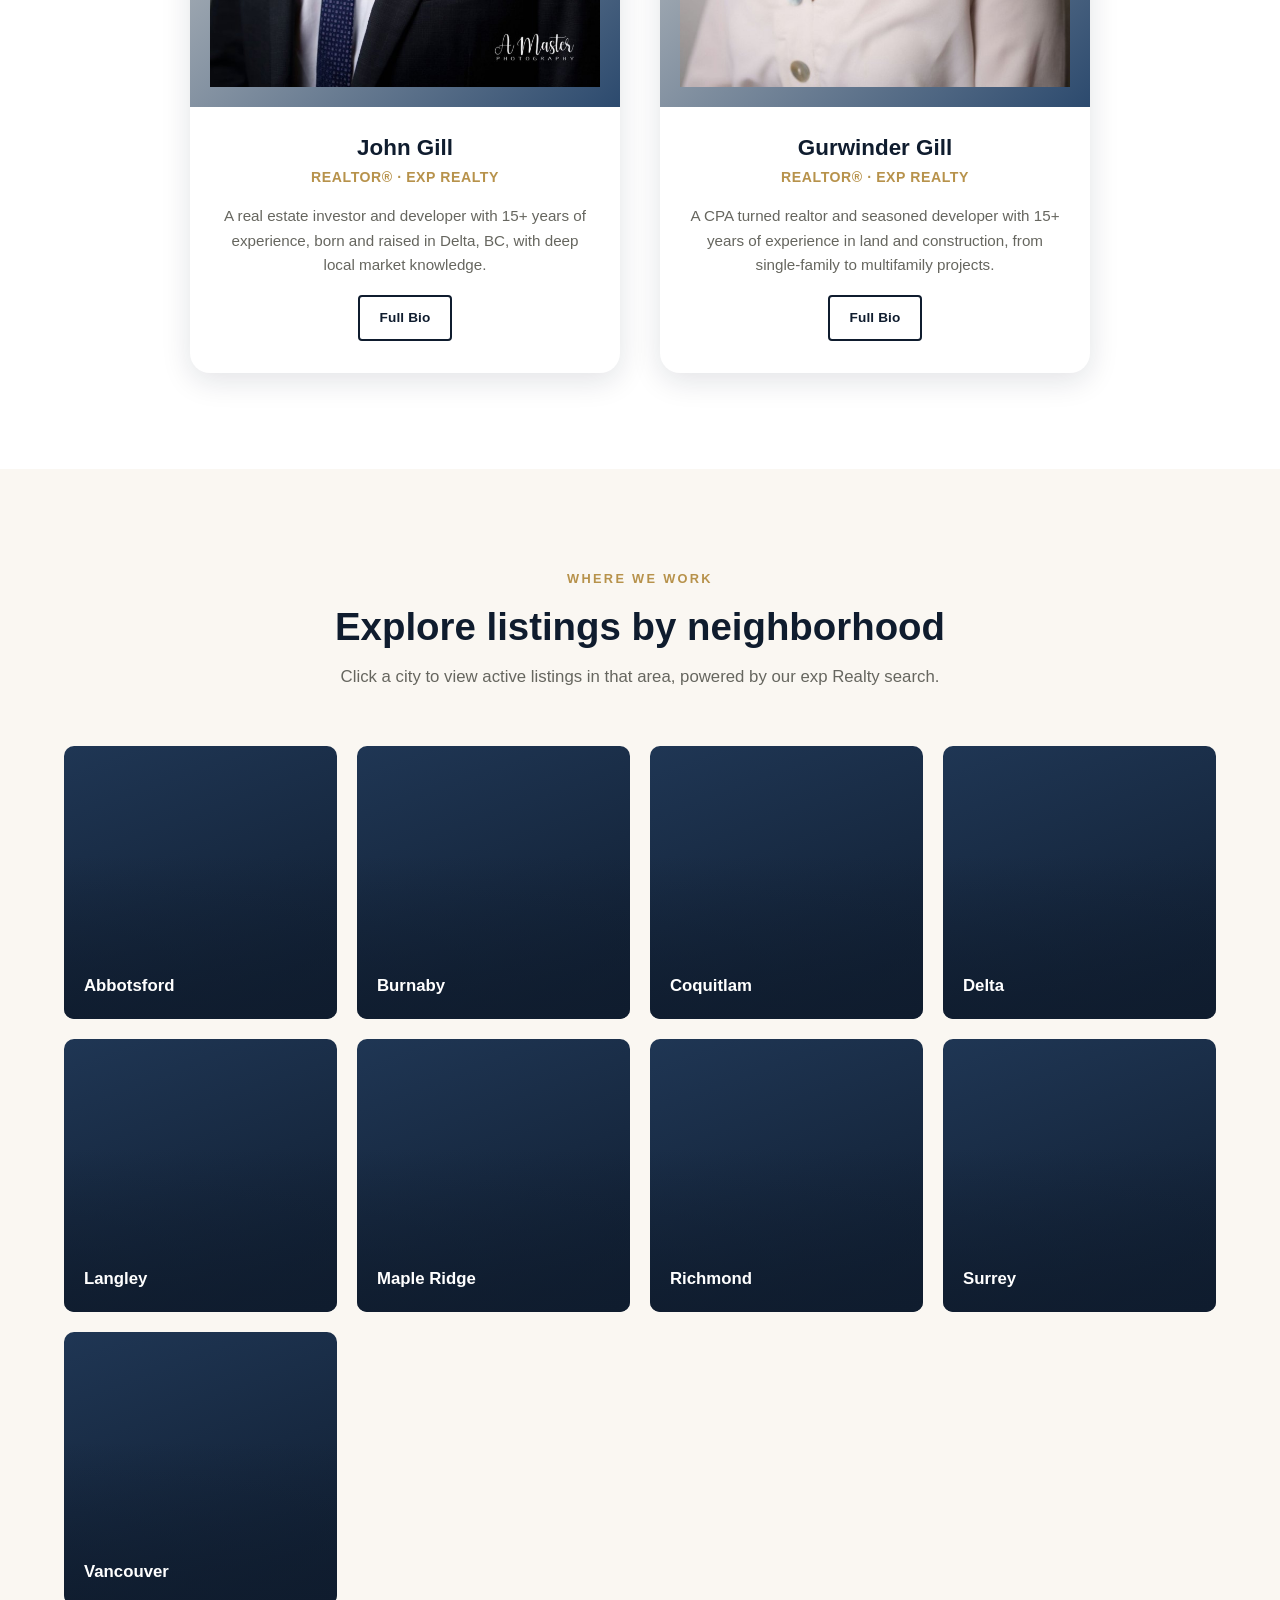
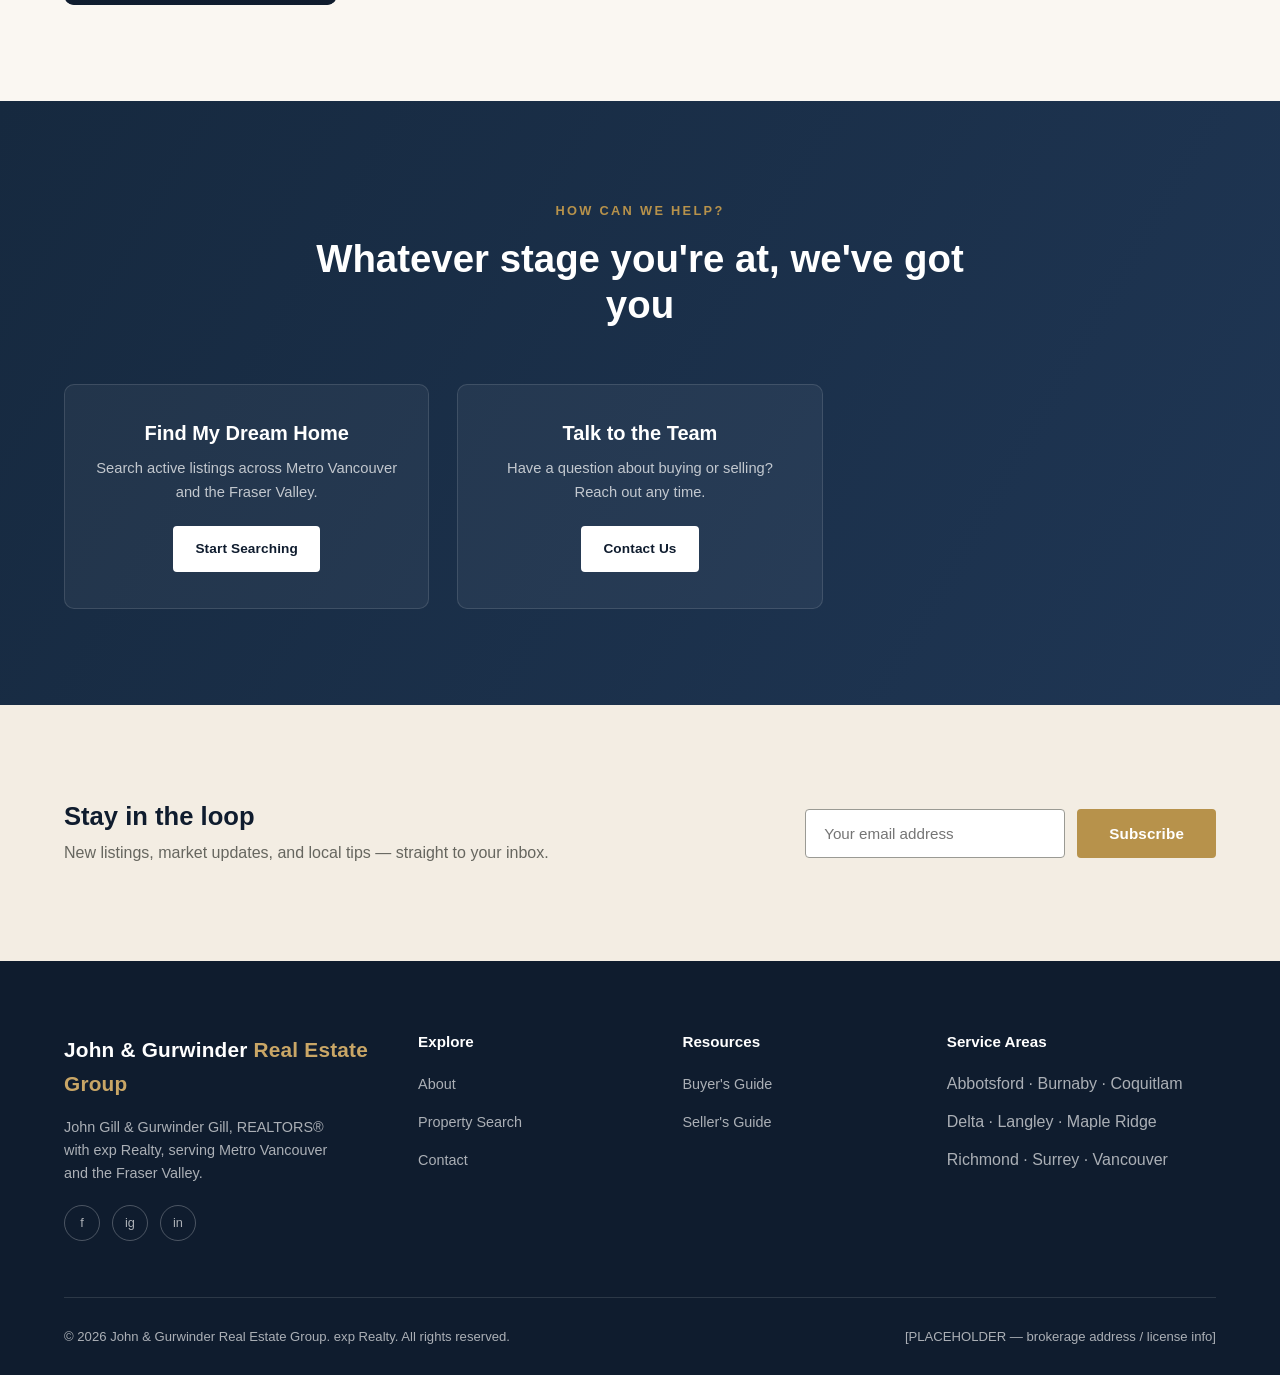
==== commit 48f18194: "Trim resource pages, drop listings/testimonials, add real bios and headshots Removes the mortgage ca" ====
--- a/index.html
+++ b/index.html
@@ -26,15 +26,6 @@
           <ul class="dropdown">
             <li><a href="about.html#john">Meet John</a></li>
             <li><a href="about.html#gurwinder">Meet Gurwinder</a></li>
-            <li><a href="about.html#testimonials">Testimonials</a></li>
-          </ul>
-        </li>
-
-        <li class="has-dropdown">
-          <button aria-haspopup="true">Listings <span class="caret">&#9662;</span></button>
-          <ul class="dropdown">
-            <li><a href="listings.html#featured">Featured Listings</a></li>
-            <li><a href="listings.html#our-listings">Our Listings</a></li>
           </ul>
         </li>
 
@@ -45,9 +36,6 @@
           <ul class="dropdown">
             <li><a href="buyers-guide.html">Buyer's Guide</a></li>
             <li><a href="sellers-guide.html">Seller's Guide</a></li>
-            <li><a href="mortgage-calculator.html">Mortgage Calculator</a></li>
-            <li><a href="contact.html#home-finder">Home Finder</a></li>
-            <li><a href="contact.html#home-evaluation">Home Evaluation</a></li>
           </ul>
         </li>
 
@@ -66,7 +54,6 @@
       <p>John Gill and Gurwinder Gill help buyers and sellers navigate every step of the process across Metro Vancouver and the Fraser Valley &mdash; with local knowledge, honest advice, and a team that actually picks up the phone.</p>
       <div class="hero-actions">
         <a href="#" class="btn btn-primary" data-idx-search-all>Find My Dream Home</a>
-        <a href="contact.html#home-evaluation" class="btn btn-outline-light">How Much Is My Home Worth?</a>
       </div>
       <div class="hero-cities">Serving Abbotsford &bull; Burnaby &bull; Coquitlam &bull; Delta &bull; Langley &bull; Maple Ridge &bull; Richmond &bull; Surrey &bull; Vancouver</div>
     </div>
@@ -83,21 +70,21 @@
 
       <div class="team-grid">
         <div class="team-card">
-          <div class="team-photo">[PLACEHOLDER — photo of John Gill]</div>
+          <div class="team-photo"><img src="images/john-gill.jpg" alt="John Gill" /></div>
           <div class="team-info">
             <h3>John Gill</h3>
             <div class="role">REALTOR&reg; &middot; exp Realty</div>
-            <p class="bio"><span class="placeholder-tag">Placeholder</span><br />[PLACEHOLDER — replace with John's real bio]</p>
+            <p class="bio">A real estate investor and developer with 15+ years of experience, born and raised in Delta, BC, with deep local market knowledge.</p>
             <a href="about.html#john" class="btn btn-secondary btn-sm">Full Bio</a>
           </div>
         </div>
 
         <div class="team-card">
-          <div class="team-photo">[PLACEHOLDER — photo of Gurwinder Gill]</div>
+          <div class="team-photo"><img src="images/gurwinder-gill.jpg" alt="Gurwinder Gill" /></div>
           <div class="team-info">
             <h3>Gurwinder Gill</h3>
             <div class="role">REALTOR&reg; &middot; exp Realty</div>
-            <p class="bio"><span class="placeholder-tag">Placeholder</span><br />[PLACEHOLDER — replace with Gurwinder's real bio]</p>
+            <p class="bio">A CPA turned realtor and seasoned developer with 15+ years of experience in land and construction, from single-family to multifamily projects.</p>
             <a href="about.html#gurwinder" class="btn btn-secondary btn-sm">Full Bio</a>
           </div>
         </div>
@@ -118,62 +105,6 @@
     </div>
   </section>
 
-  <!-- ========================= FEATURED LISTINGS ========================= -->
-  <section id="featured-listings">
-    <div class="container">
-      <div class="section-heading">
-        <span class="eyebrow">Featured Listings</span>
-        <h2>A sample of what's on the market</h2>
-        <p><span class="placeholder-tag">Placeholder</span> Real, live listings are powered by our exp Realty IDX feed — these cards show the layout only.</p>
-      </div>
-
-      <div class="listings-grid">
-        <div class="listing-card">
-          <div class="listing-photo">
-            <span class="listing-status">Active</span>
-            [PLACEHOLDER — listing photo]
-          </div>
-          <div class="listing-body">
-            <div class="listing-price">$1,249,000</div>
-            <div class="listing-address">[PLACEHOLDER address], Surrey, BC</div>
-            <div class="listing-meta"><span><strong>4</strong> beds</span><span><strong>3</strong> baths</span><span><strong>2,340</strong> sqft</span></div>
-            <a href="#" class="btn btn-secondary btn-sm btn-block" data-idx-search-all>View Listing</a>
-          </div>
-        </div>
-
-        <div class="listing-card">
-          <div class="listing-photo">
-            <span class="listing-status">Active</span>
-            [PLACEHOLDER — listing photo]
-          </div>
-          <div class="listing-body">
-            <div class="listing-price">$899,900</div>
-            <div class="listing-address">[PLACEHOLDER address], Langley, BC</div>
-            <div class="listing-meta"><span><strong>3</strong> beds</span><span><strong>2</strong> baths</span><span><strong>1,610</strong> sqft</span></div>
-            <a href="#" class="btn btn-secondary btn-sm btn-block" data-idx-search-all>View Listing</a>
-          </div>
-        </div>
-
-        <div class="listing-card">
-          <div class="listing-photo">
-            <span class="listing-status">New</span>
-            [PLACEHOLDER — listing photo]
-          </div>
-          <div class="listing-body">
-            <div class="listing-price">$2,180,000</div>
-            <div class="listing-address">[PLACEHOLDER address], Vancouver, BC</div>
-            <div class="listing-meta"><span><strong>5</strong> beds</span><span><strong>4</strong> baths</span><span><strong>3,120</strong> sqft</span></div>
-            <a href="#" class="btn btn-secondary btn-sm btn-block" data-idx-search-all>View Listing</a>
-          </div>
-        </div>
-      </div>
-
-      <div style="text-align:center; margin-top: 48px;">
-        <a href="listings.html" class="btn btn-primary">View All Listings</a>
-      </div>
-    </div>
-  </section>
-
   <!-- ============================ CTA BAND ============================ -->
   <section class="cta-band">
     <div class="container">
@@ -184,11 +115,6 @@
 
       <div class="cta-grid">
         <div class="cta-card">
-          <h3>How Much Is My Home Worth?</h3>
-          <p>Get a free, no-obligation home evaluation from John and Gurwinder.</p>
-          <a href="contact.html#home-evaluation" class="btn btn-light btn-sm">Get My Home Value</a>
-        </div>
-        <div class="cta-card">
           <h3>Find My Dream Home</h3>
           <p>Search active listings across Metro Vancouver and the Fraser Valley.</p>
           <a href="#" class="btn btn-light btn-sm" data-idx-search-all>Start Searching</a>
@@ -197,35 +123,6 @@
           <h3>Talk to the Team</h3>
           <p>Have a question about buying or selling? Reach out any time.</p>
           <a href="contact.html" class="btn btn-light btn-sm">Contact Us</a>
-        </div>
-      </div>
-    </div>
-  </section>
-
-  <!-- ========================== TESTIMONIALS ========================== -->
-  <section class="testimonial-section" id="testimonials-home">
-    <div class="container">
-      <div class="section-heading light">
-        <span class="eyebrow">Client Stories</span>
-        <h2>What clients say</h2>
-        <p><span class="placeholder-tag">Placeholder</span> To be replaced with real client testimonials.</p>
-      </div>
-
-      <div class="testimonial-grid">
-        <div class="testimonial-card">
-          <div class="testimonial-stars">&#9733;&#9733;&#9733;&#9733;&#9733;</div>
-          <p class="testimonial-quote">[PLACEHOLDER — replace with real testimonial]</p>
-          <div class="testimonial-author">Client Name<span>[PLACEHOLDER — City]</span></div>
-        </div>
-        <div class="testimonial-card">
-          <div class="testimonial-stars">&#9733;&#9733;&#9733;&#9733;&#9733;</div>
-          <p class="testimonial-quote">[PLACEHOLDER — replace with real testimonial]</p>
-          <div class="testimonial-author">Client Name<span>[PLACEHOLDER — City]</span></div>
-        </div>
-        <div class="testimonial-card">
-          <div class="testimonial-stars">&#9733;&#9733;&#9733;&#9733;&#9733;</div>
-          <p class="testimonial-quote">[PLACEHOLDER — replace with real testimonial]</p>
-          <div class="testimonial-author">Client Name<span>[PLACEHOLDER — City]</span></div>
         </div>
       </div>
     </div>
@@ -264,7 +161,6 @@
           <h4>Explore</h4>
           <ul>
             <li><a href="about.html">About</a></li>
-            <li><a href="listings.html">Listings</a></li>
             <li><a href="#" data-idx-search-all>Property Search</a></li>
             <li><a href="contact.html">Contact</a></li>
           </ul>
@@ -275,8 +171,6 @@
           <ul>
             <li><a href="buyers-guide.html">Buyer's Guide</a></li>
             <li><a href="sellers-guide.html">Seller's Guide</a></li>
-            <li><a href="mortgage-calculator.html">Mortgage Calculator</a></li>
-            <li><a href="contact.html#home-evaluation">Home Evaluation</a></li>
           </ul>
         </div>
 
--- a/css/style.css
+++ b/css/style.css
@@ -465,6 +465,12 @@
   padding: 20px;
 }
 
+.team-photo img {
+  width: 100%;
+  height: 100%;
+  object-fit: cover;
+}
+
 .team-info {
   padding: 28px 26px 32px;
   text-align: center;
@@ -860,6 +866,13 @@
   font-weight: 600;
   text-align: center;
   padding: 20px;
+  overflow: hidden;
+}
+
+.bio-photo img {
+  width: 100%;
+  height: 100%;
+  object-fit: cover;
 }
 
 .bio-text h2 {
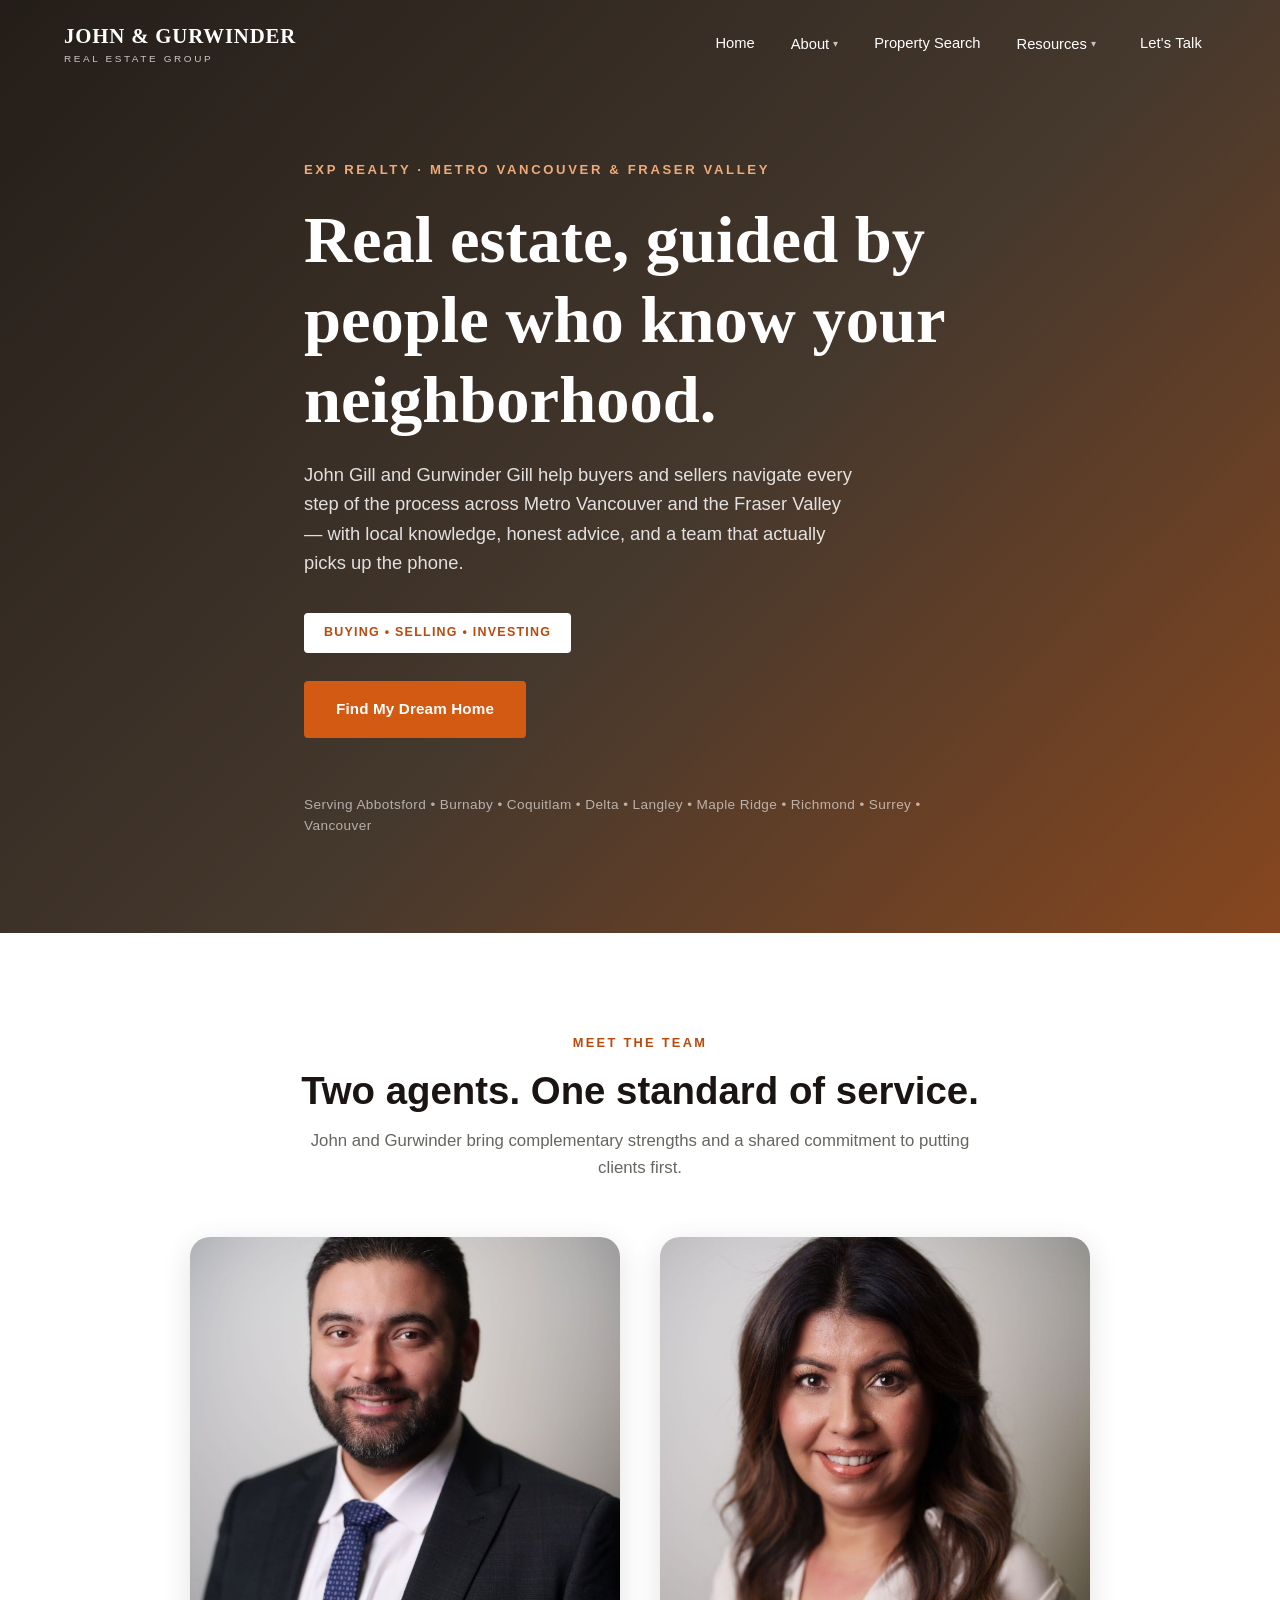
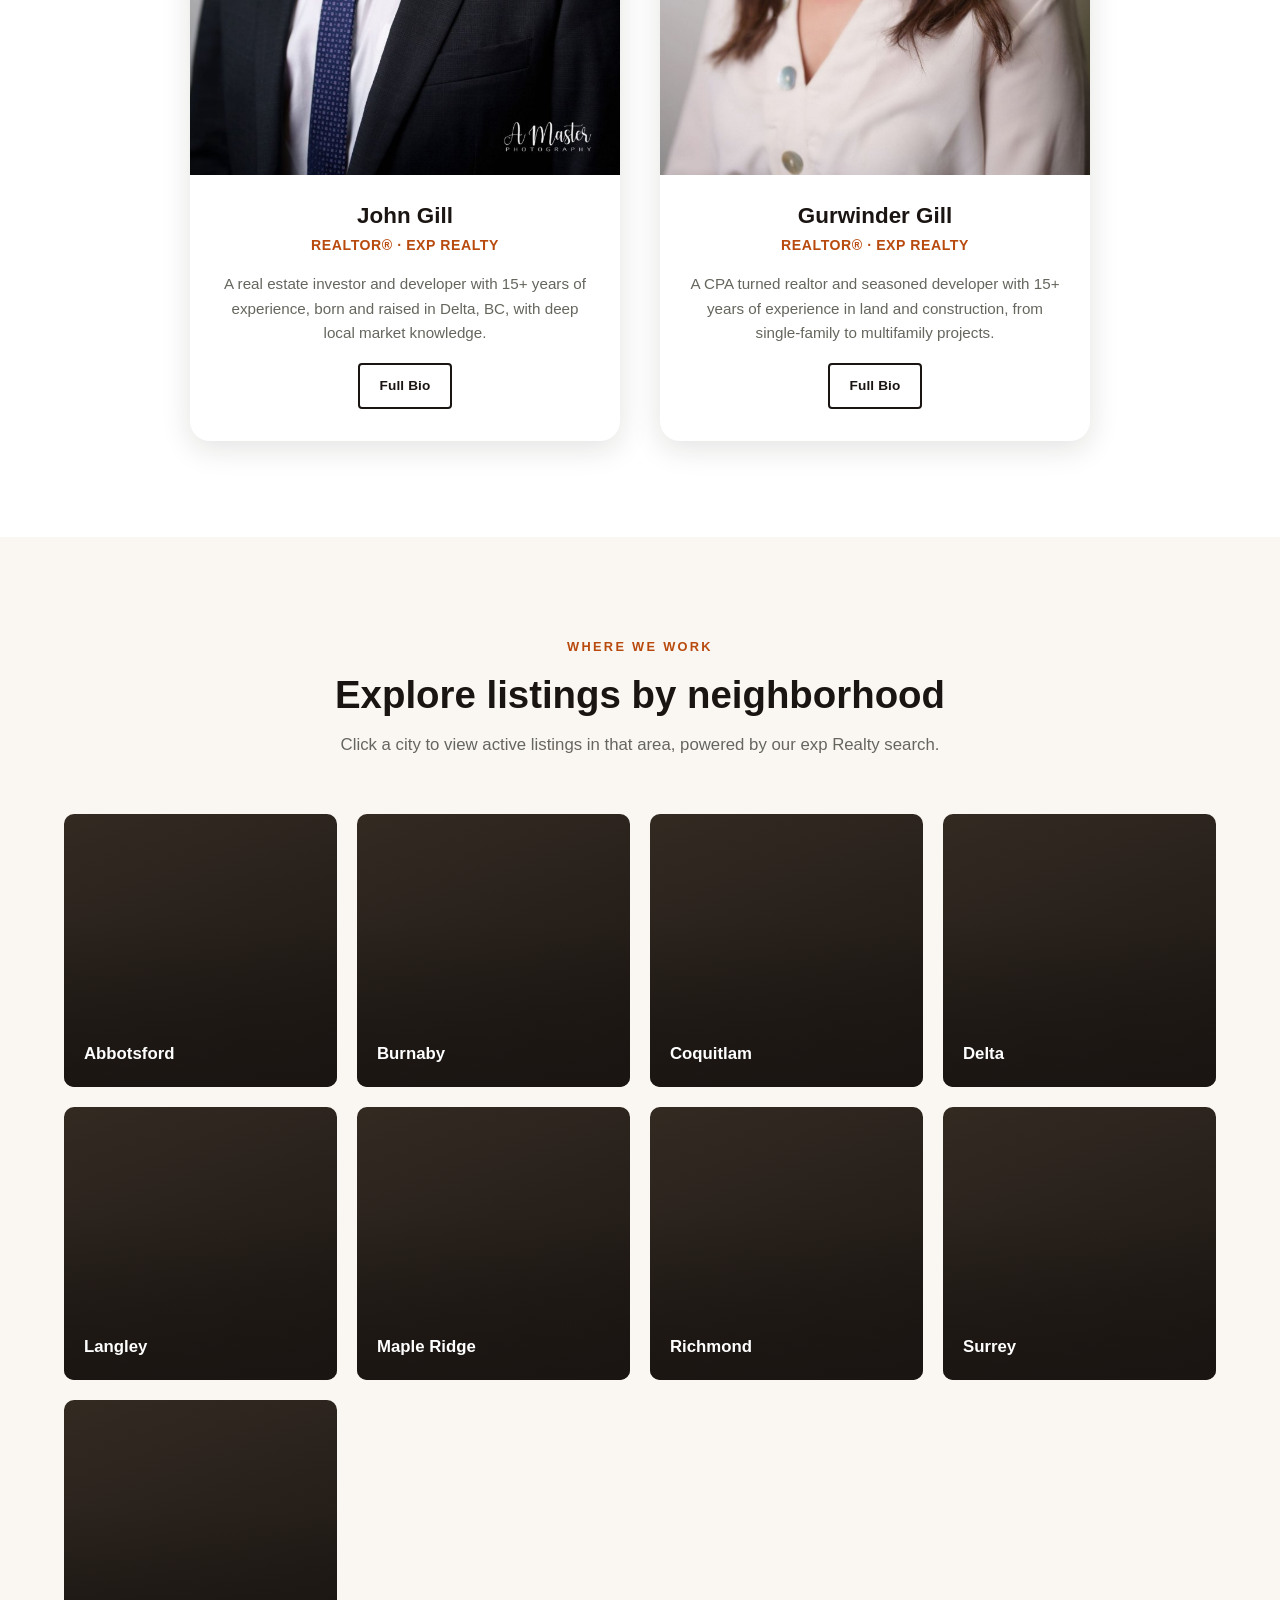
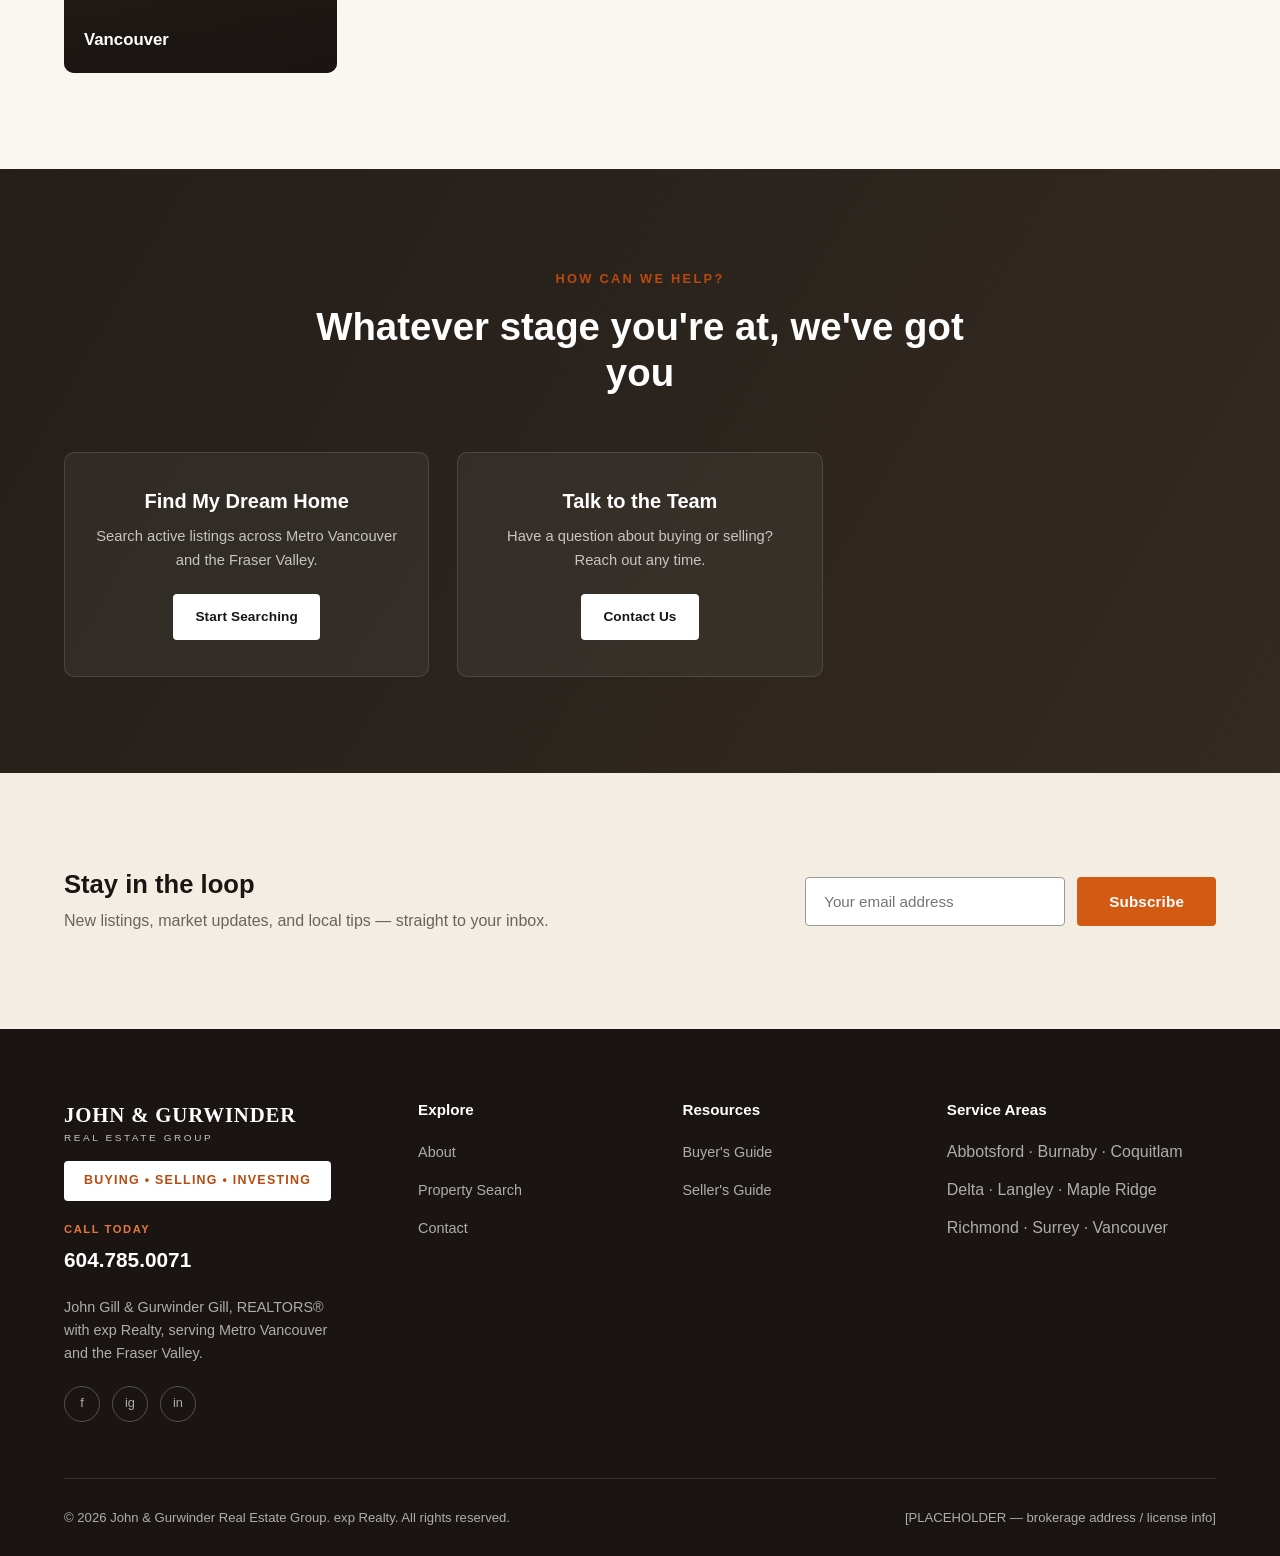
==== commit b201b49c: "Rebrand site to orange/black palette, populate buyer/seller guides, dedupe nav Reworks the color sys" ====
--- a/index.html
+++ b/index.html
@@ -39,7 +39,6 @@
           </ul>
         </li>
 
-        <li><a href="contact.html">Contact</a></li>
         <li class="nav-cta"><a href="contact.html" class="btn btn-primary btn-sm">Let's Talk</a></li>
       </ul>
     </div>
@@ -52,6 +51,7 @@
       <span class="eyebrow">exp Realty &middot; Metro Vancouver &amp; Fraser Valley</span>
       <h1>Real estate, guided by people who know your neighborhood.</h1>
       <p>John Gill and Gurwinder Gill help buyers and sellers navigate every step of the process across Metro Vancouver and the Fraser Valley &mdash; with local knowledge, honest advice, and a team that actually picks up the phone.</p>
+      <div class="tagline-bar" style="margin-bottom: 28px;">Buying &bull; Selling &bull; Investing</div>
       <div class="hero-actions">
         <a href="#" class="btn btn-primary" data-idx-search-all>Find My Dream Home</a>
       </div>
@@ -149,6 +149,9 @@
       <div class="footer-grid">
         <div class="footer-brand">
           <a href="index.html" class="logo">John &amp; Gurwinder <span>Real Estate Group</span></a>
+          <div class="tagline-bar">Buying &bull; Selling &bull; Investing</div>
+          <span class="footer-phone-label">Call Today</span>
+          <a href="tel:+16047850071" class="footer-phone">604.785.0071</a>
           <p>John Gill &amp; Gurwinder Gill, REALTORS&reg; with exp Realty, serving Metro Vancouver and the Fraser Valley.</p>
           <div class="footer-socials">
             <a href="#" aria-label="Facebook">f</a>
--- a/css/style.css
+++ b/css/style.css
@@ -3,14 +3,15 @@
    ========================================================================== */
 
 :root {
-  /* Color palette — warm navy + gold, premium/modern */
-  --color-navy-900: #0f1c2e;
-  --color-navy-800: #16293f;
-  --color-navy-700: #1f3654;
-  --color-navy-600: #2c4a6e;
-  --color-gold-500: #b7924b;
-  --color-gold-400: #c9a666;
-  --color-gold-300: #ddc48f;
+  /* Color palette — exp Realty orange + black, bold/modern */
+  --color-ink-900: #1a1512;
+  --color-ink-800: #241e19;
+  --color-ink-700: #332a22;
+  --color-ink-600: #4a3c30;
+  --color-orange-600: #b84a0e;
+  --color-orange-500: #d35a12;
+  --color-orange-400: #e2793f;
+  --color-orange-300: #f0aa78;
   --color-cream-100: #faf7f2;
   --color-cream-200: #f3ede3;
   --color-neutral-100: #ffffff;
@@ -22,18 +23,19 @@
 
   --font-heading: "Poppins", "Segoe UI", -apple-system, BlinkMacSystemFont, sans-serif;
   --font-body: "Inter", "Segoe UI", -apple-system, BlinkMacSystemFont, sans-serif;
+  --font-brand: "Playfair Display", "Georgia", serif;
 
   --container-max: 1200px;
   --radius-sm: 4px;
   --radius-md: 10px;
   --radius-lg: 20px;
-  --shadow-sm: 0 2px 8px rgba(15, 28, 46, 0.08);
-  --shadow-md: 0 8px 30px rgba(15, 28, 46, 0.12);
-  --shadow-lg: 0 20px 60px rgba(15, 28, 46, 0.18);
+  --shadow-sm: 0 2px 8px rgba(26, 21, 18, 0.08);
+  --shadow-md: 0 8px 30px rgba(26, 21, 18, 0.12);
+  --shadow-lg: 0 20px 60px rgba(26, 21, 18, 0.18);
   --transition-base: 0.25s ease;
 }
 
-@import url("https://fonts.googleapis.com/css2?family=Poppins:wght@400;500;600;700;800&family=Inter:wght@400;500;600;700&display=swap");
+@import url("https://fonts.googleapis.com/css2?family=Poppins:wght@400;500;600;700;800&family=Inter:wght@400;500;600;700&family=Playfair+Display:wght@600;700;800&display=swap");
 
 * {
   box-sizing: border-box;
@@ -70,7 +72,7 @@
 h1, h2, h3, h4 {
   font-family: var(--font-heading);
   font-weight: 700;
-  color: var(--color-navy-900);
+  color: var(--color-ink-900);
   line-height: 1.2;
 }
 
@@ -98,7 +100,7 @@
   font-weight: 600;
   letter-spacing: 0.18em;
   text-transform: uppercase;
-  color: var(--color-gold-500);
+  color: var(--color-orange-600);
   margin-bottom: 14px;
 }
 
@@ -115,21 +117,6 @@
 .section-heading.light h2,
 .section-heading.light p {
   color: var(--color-neutral-100);
-}
-
-/* Placeholder marker */
-.placeholder-tag {
-  display: inline-block;
-  font-size: 0.72rem;
-  font-weight: 700;
-  letter-spacing: 0.04em;
-  text-transform: uppercase;
-  color: #a04a2c;
-  background: #fbe6da;
-  border: 1px solid #eeb896;
-  border-radius: 4px;
-  padding: 2px 8px;
-  margin-bottom: 8px;
 }
 
 /* ==========================================================================
@@ -154,33 +141,33 @@
 }
 
 .btn-primary {
-  background: var(--color-gold-500);
-  color: var(--color-neutral-100);
-  border-color: var(--color-gold-500);
+  background: var(--color-orange-500);
+  color: var(--color-neutral-100);
+  border-color: var(--color-orange-500);
 }
 
 .btn-primary:hover {
-  background: var(--color-gold-400);
-  border-color: var(--color-gold-400);
+  background: var(--color-orange-400);
+  border-color: var(--color-orange-400);
   transform: translateY(-2px);
   box-shadow: var(--shadow-md);
 }
 
 .btn-secondary {
   background: transparent;
-  color: var(--color-navy-900);
-  border-color: var(--color-navy-900);
+  color: var(--color-ink-900);
+  border-color: var(--color-ink-900);
 }
 
 .btn-secondary:hover {
-  background: var(--color-navy-900);
+  background: var(--color-ink-900);
   color: var(--color-neutral-100);
   transform: translateY(-2px);
 }
 
 .btn-light {
   background: var(--color-neutral-100);
-  color: var(--color-navy-900);
+  color: var(--color-ink-900);
   border-color: var(--color-neutral-100);
 }
 
@@ -198,7 +185,7 @@
 
 .btn-outline-light:hover {
   background: var(--color-neutral-100);
-  color: var(--color-navy-900);
+  color: var(--color-ink-900);
 }
 
 .btn-block {
@@ -226,7 +213,7 @@
 }
 
 .site-header.is-scrolled {
-  background: rgba(15, 28, 46, 0.96);
+  background: rgba(26, 21, 18, 0.96);
   box-shadow: var(--shadow-sm);
   padding: 12px 0;
   backdrop-filter: blur(8px);
@@ -234,7 +221,7 @@
 
 /* Pages without a dark hero need a solid header from the start */
 .site-header.solid {
-  background: var(--color-navy-900);
+  background: var(--color-ink-900);
   padding: 12px 0;
 }
 
@@ -246,15 +233,38 @@
 }
 
 .logo {
+  font-family: var(--font-brand);
+  font-weight: 700;
+  font-size: 1.3rem;
+  color: var(--color-neutral-100);
+  letter-spacing: 0.04em;
+  text-transform: uppercase;
+  line-height: 1.3;
+}
+
+.logo span {
+  display: block;
+  font-family: var(--font-heading);
+  font-weight: 500;
+  font-size: 0.48em;
+  letter-spacing: 0.26em;
+  color: rgba(255, 255, 255, 0.75);
+  margin-top: 4px;
+}
+
+.tagline-bar {
+  display: inline-flex;
+  align-items: center;
+  gap: 8px;
+  background: var(--color-neutral-100);
+  color: var(--color-orange-600);
   font-family: var(--font-heading);
   font-weight: 700;
-  font-size: 1.3rem;
-  color: var(--color-neutral-100);
-  letter-spacing: 0.01em;
-}
-
-.logo span {
-  color: var(--color-gold-400);
+  font-size: 0.78rem;
+  letter-spacing: 0.1em;
+  text-transform: uppercase;
+  padding: 10px 20px;
+  border-radius: var(--radius-sm);
 }
 
 .nav-menu {
@@ -319,14 +329,14 @@
   display: block;
   padding: 10px 14px;
   border-radius: var(--radius-sm);
-  color: var(--color-navy-900);
+  color: var(--color-ink-900);
   font-size: 0.9rem;
   font-weight: 500;
 }
 
 .dropdown li a:hover {
   background: var(--color-cream-200);
-  color: var(--color-gold-500);
+  color: var(--color-orange-600);
 }
 
 .nav-cta {
@@ -361,15 +371,15 @@
   display: flex;
   align-items: center;
   color: var(--color-neutral-100);
-  background: linear-gradient(180deg, rgba(15, 28, 46, 0.55) 0%, rgba(15, 28, 46, 0.75) 100%),
-    var(--color-navy-800);
+  background: linear-gradient(180deg, rgba(26, 21, 18, 0.55) 0%, rgba(26, 21, 18, 0.75) 100%),
+    var(--color-ink-800);
   overflow: hidden;
 }
 
 .hero-placeholder-img {
   position: absolute;
   inset: 0;
-  background: linear-gradient(135deg, var(--color-navy-800) 0%, var(--color-navy-600) 55%, var(--color-gold-500) 140%);
+  background: linear-gradient(135deg, var(--color-ink-800) 0%, var(--color-ink-600) 55%, var(--color-orange-500) 140%);
   opacity: 0.9;
 }
 
@@ -387,11 +397,12 @@
   font-weight: 600;
   letter-spacing: 0.2em;
   text-transform: uppercase;
-  color: var(--color-gold-300);
+  color: var(--color-orange-300);
   margin-bottom: 20px;
 }
 
 .hero h1 {
+  font-family: var(--font-brand);
   color: var(--color-neutral-100);
   font-size: clamp(2.4rem, 5.2vw, 4.2rem);
   margin-bottom: 20px;
@@ -453,16 +464,8 @@
 
 .team-photo {
   aspect-ratio: 4 / 5;
-  background: linear-gradient(135deg, var(--color-cream-200), var(--color-navy-600));
-  display: flex;
-  align-items: center;
-  justify-content: center;
-  color: rgba(15, 28, 46, 0.4);
-  font-family: var(--font-heading);
-  font-weight: 600;
-  font-size: 0.95rem;
-  text-align: center;
-  padding: 20px;
+  background: linear-gradient(135deg, var(--color-cream-200), var(--color-ink-600));
+  overflow: hidden;
 }
 
 .team-photo img {
@@ -482,7 +485,7 @@
 }
 
 .team-info .role {
-  color: var(--color-gold-500);
+  color: var(--color-orange-600);
   font-weight: 600;
   font-size: 0.88rem;
   letter-spacing: 0.04em;
@@ -496,31 +499,6 @@
   margin-bottom: 18px;
 }
 
-.team-socials {
-  display: flex;
-  justify-content: center;
-  gap: 12px;
-}
-
-.team-socials a {
-  width: 38px;
-  height: 38px;
-  border-radius: 50%;
-  border: 1px solid var(--color-neutral-400);
-  display: flex;
-  align-items: center;
-  justify-content: center;
-  font-size: 0.85rem;
-  color: var(--color-navy-900);
-  transition: all var(--transition-base);
-}
-
-.team-socials a:hover {
-  background: var(--color-navy-900);
-  color: var(--color-neutral-100);
-  border-color: var(--color-navy-900);
-}
-
 /* ==========================================================================
    Neighborhoods / city grid
    ========================================================================== */
@@ -536,7 +514,7 @@
   aspect-ratio: 1 / 1;
   border-radius: var(--radius-md);
   overflow: hidden;
-  background: linear-gradient(160deg, var(--color-navy-700), var(--color-navy-900));
+  background: linear-gradient(160deg, var(--color-ink-700), var(--color-ink-900));
   display: flex;
   align-items: flex-end;
   padding: 20px;
@@ -551,7 +529,7 @@
   content: "";
   position: absolute;
   inset: 0;
-  background: linear-gradient(180deg, rgba(15, 28, 46, 0) 40%, rgba(15, 28, 46, 0.85) 100%);
+  background: linear-gradient(180deg, rgba(26, 21, 18, 0) 40%, rgba(26, 21, 18, 0.85) 100%);
 }
 
 .city-tile::after {
@@ -588,143 +566,11 @@
 }
 
 /* ==========================================================================
-   Listings grid
-   ========================================================================== */
-
-.listings-grid {
-  display: grid;
-  grid-template-columns: repeat(3, 1fr);
-  gap: 32px;
-}
-
-.listing-card {
-  background: var(--color-neutral-100);
-  border-radius: var(--radius-md);
-  overflow: hidden;
-  box-shadow: var(--shadow-sm);
-  transition: all var(--transition-base);
-  border: 1px solid var(--color-neutral-200);
-}
-
-.listing-card:hover {
-  box-shadow: var(--shadow-md);
-  transform: translateY(-4px);
-}
-
-.listing-photo {
-  aspect-ratio: 4 / 3;
-  background: linear-gradient(135deg, var(--color-cream-200), var(--color-neutral-400));
-  display: flex;
-  align-items: center;
-  justify-content: center;
-  color: rgba(15, 28, 46, 0.45);
-  font-size: 0.85rem;
-  font-family: var(--font-heading);
-  font-weight: 600;
-  position: relative;
-}
-
-.listing-status {
-  position: absolute;
-  top: 14px;
-  left: 14px;
-  background: var(--color-gold-500);
-  color: var(--color-neutral-100);
-  font-size: 0.7rem;
-  font-weight: 700;
-  letter-spacing: 0.04em;
-  text-transform: uppercase;
-  padding: 5px 12px;
-  border-radius: 20px;
-}
-
-.listing-body {
-  padding: 22px 24px 26px;
-}
-
-.listing-price {
-  font-family: var(--font-heading);
-  font-size: 1.4rem;
-  font-weight: 700;
-  color: var(--color-navy-900);
-  margin-bottom: 6px;
-}
-
-.listing-address {
-  color: var(--color-neutral-600);
-  font-size: 0.92rem;
-  margin-bottom: 14px;
-}
-
-.listing-meta {
-  display: flex;
-  gap: 16px;
-  font-size: 0.85rem;
-  color: var(--color-neutral-600);
-  margin-bottom: 20px;
-  padding-bottom: 20px;
-  border-bottom: 1px solid var(--color-neutral-200);
-}
-
-.listing-meta strong {
-  color: var(--color-navy-900);
-}
-
-/* ==========================================================================
-   Testimonials
-   ========================================================================== */
-
-.testimonial-section {
-  background: var(--color-navy-900);
-  color: var(--color-neutral-100);
-}
-
-.testimonial-grid {
-  display: grid;
-  grid-template-columns: repeat(3, 1fr);
-  gap: 28px;
-}
-
-.testimonial-card {
-  background: rgba(255, 255, 255, 0.06);
-  border: 1px solid rgba(255, 255, 255, 0.12);
-  border-radius: var(--radius-md);
-  padding: 32px 28px;
-}
-
-.testimonial-stars {
-  color: var(--color-gold-400);
-  letter-spacing: 3px;
-  margin-bottom: 16px;
-  font-size: 0.95rem;
-}
-
-.testimonial-quote {
-  font-size: 0.98rem;
-  color: rgba(255, 255, 255, 0.85);
-  margin-bottom: 22px;
-}
-
-.testimonial-author {
-  font-family: var(--font-heading);
-  font-weight: 600;
-  font-size: 0.92rem;
-}
-
-.testimonial-author span {
-  display: block;
-  font-weight: 400;
-  font-size: 0.8rem;
-  color: rgba(255, 255, 255, 0.55);
-  margin-top: 2px;
-}
-
-/* ==========================================================================
    CTA band
    ========================================================================== */
 
 .cta-band {
-  background: linear-gradient(120deg, var(--color-navy-800), var(--color-navy-700));
+  background: linear-gradient(120deg, var(--color-ink-800), var(--color-ink-700));
   color: var(--color-neutral-100);
 }
 
@@ -796,7 +642,7 @@
 }
 
 .form-input:focus {
-  outline: 2px solid var(--color-gold-500);
+  outline: 2px solid var(--color-orange-500);
   outline-offset: 1px;
 }
 
@@ -838,7 +684,7 @@
   content: "\2713";
   position: absolute;
   left: 0;
-  color: var(--color-gold-500);
+  color: var(--color-orange-600);
   font-weight: 700;
 }
 
@@ -857,15 +703,7 @@
 .bio-photo {
   aspect-ratio: 4 / 5;
   border-radius: var(--radius-lg);
-  background: linear-gradient(135deg, var(--color-cream-200), var(--color-navy-600));
-  display: flex;
-  align-items: center;
-  justify-content: center;
-  color: rgba(15, 28, 46, 0.4);
-  font-family: var(--font-heading);
-  font-weight: 600;
-  text-align: center;
-  padding: 20px;
+  background: linear-gradient(135deg, var(--color-cream-200), var(--color-ink-600));
   overflow: hidden;
 }
 
@@ -879,8 +717,13 @@
   margin-top: 0;
 }
 
+.bio-text p {
+  color: var(--color-neutral-600);
+  margin-bottom: 16px;
+}
+
 .bio-text .role {
-  color: var(--color-gold-500);
+  color: var(--color-orange-600);
   font-weight: 600;
   font-size: 0.9rem;
   letter-spacing: 0.04em;
@@ -917,7 +760,7 @@
   font-family: var(--font-heading);
   font-size: 0.85rem;
   font-weight: 600;
-  color: var(--color-navy-900);
+  color: var(--color-ink-900);
 }
 
 .form-group input,
@@ -940,7 +783,7 @@
 .form-group input:focus,
 .form-group select:focus,
 .form-group textarea:focus {
-  outline: 2px solid var(--color-gold-500);
+  outline: 2px solid var(--color-orange-500);
   outline-offset: 1px;
 }
 
@@ -952,7 +795,7 @@
 
 /* IDX callout box */
 .idx-callout {
-  background: var(--color-navy-900);
+  background: var(--color-ink-900);
   color: var(--color-neutral-100);
   border-radius: var(--radius-lg);
   padding: 48px;
@@ -978,61 +821,12 @@
   flex-wrap: wrap;
 }
 
-/* Mortgage calculator */
-.calc-wrap {
-  display: grid;
-  grid-template-columns: 1fr 1fr;
-  gap: 48px;
-  align-items: start;
-}
-
-.calc-results {
-  background: var(--color-navy-900);
-  color: var(--color-neutral-100);
-  border-radius: var(--radius-lg);
-  padding: 40px;
-  position: sticky;
-  top: 120px;
-}
-
-.calc-results h3 {
-  color: var(--color-neutral-100);
-  font-size: 1.1rem;
-  margin-bottom: 24px;
-}
-
-.calc-result-figure {
-  font-family: var(--font-heading);
-  font-size: 2.6rem;
-  font-weight: 700;
-  color: var(--color-gold-400);
-  margin-bottom: 4px;
-}
-
-.calc-result-label {
-  font-size: 0.85rem;
-  color: rgba(255, 255, 255, 0.6);
-  margin-bottom: 28px;
-}
-
-.calc-breakdown {
-  display: flex;
-  justify-content: space-between;
-  padding: 12px 0;
-  border-bottom: 1px solid rgba(255, 255, 255, 0.12);
-  font-size: 0.9rem;
-}
-
-.calc-breakdown:last-child {
-  border-bottom: none;
-}
-
 /* ==========================================================================
    Footer
    ========================================================================== */
 
 .site-footer {
-  background: var(--color-navy-900);
+  background: var(--color-ink-900);
   color: rgba(255, 255, 255, 0.65);
   padding: 72px 0 28px;
 }
@@ -1049,6 +843,35 @@
   display: inline-block;
 }
 
+.footer-brand .tagline-bar {
+  margin-bottom: 20px;
+}
+
+.footer-phone-label {
+  display: block;
+  font-family: var(--font-heading);
+  font-weight: 700;
+  font-size: 0.7rem;
+  letter-spacing: 0.14em;
+  text-transform: uppercase;
+  color: var(--color-orange-400);
+  margin-bottom: 4px;
+}
+
+.footer-phone {
+  display: inline-block;
+  font-family: var(--font-heading);
+  font-weight: 700;
+  font-size: 1.3rem;
+  color: var(--color-neutral-100);
+  margin-bottom: 20px;
+  transition: color var(--transition-base);
+}
+
+.footer-phone:hover {
+  color: var(--color-orange-400);
+}
+
 .footer-brand p {
   font-size: 0.9rem;
   max-width: 280px;
@@ -1073,9 +896,9 @@
 }
 
 .footer-socials a:hover {
-  background: var(--color-gold-500);
-  border-color: var(--color-gold-500);
-  color: var(--color-navy-900);
+  background: var(--color-orange-500);
+  border-color: var(--color-orange-500);
+  color: var(--color-ink-900);
 }
 
 .footer-col h4 {
@@ -1094,7 +917,7 @@
 }
 
 .footer-col ul li a:hover {
-  color: var(--color-gold-400);
+  color: var(--color-orange-400);
 }
 
 .footer-bottom {
@@ -1114,8 +937,6 @@
 
 @media (max-width: 1024px) {
   .team-grid,
-  .listings-grid,
-  .testimonial-grid,
   .cta-grid {
     grid-template-columns: repeat(2, 1fr);
   }
@@ -1126,14 +947,6 @@
 
   .footer-grid {
     grid-template-columns: 1fr 1fr;
-  }
-
-  .calc-wrap {
-    grid-template-columns: 1fr;
-  }
-
-  .calc-results {
-    position: static;
   }
 
   .bio-block {
@@ -1148,7 +961,7 @@
     inset: 0 0 0 auto;
     width: min(340px, 85vw);
     height: 100vh;
-    background: var(--color-navy-900);
+    background: var(--color-ink-900);
     flex-direction: column;
     align-items: flex-start;
     padding: 100px 28px 40px;
@@ -1193,7 +1006,7 @@
 
   .dropdown li a:hover {
     background: rgba(255, 255, 255, 0.08);
-    color: var(--color-gold-400);
+    color: var(--color-orange-400);
   }
 
   .nav-cta {
@@ -1213,8 +1026,6 @@
   }
 
   .team-grid,
-  .listings-grid,
-  .testimonial-grid,
   .cta-grid {
     grid-template-columns: 1fr;
   }
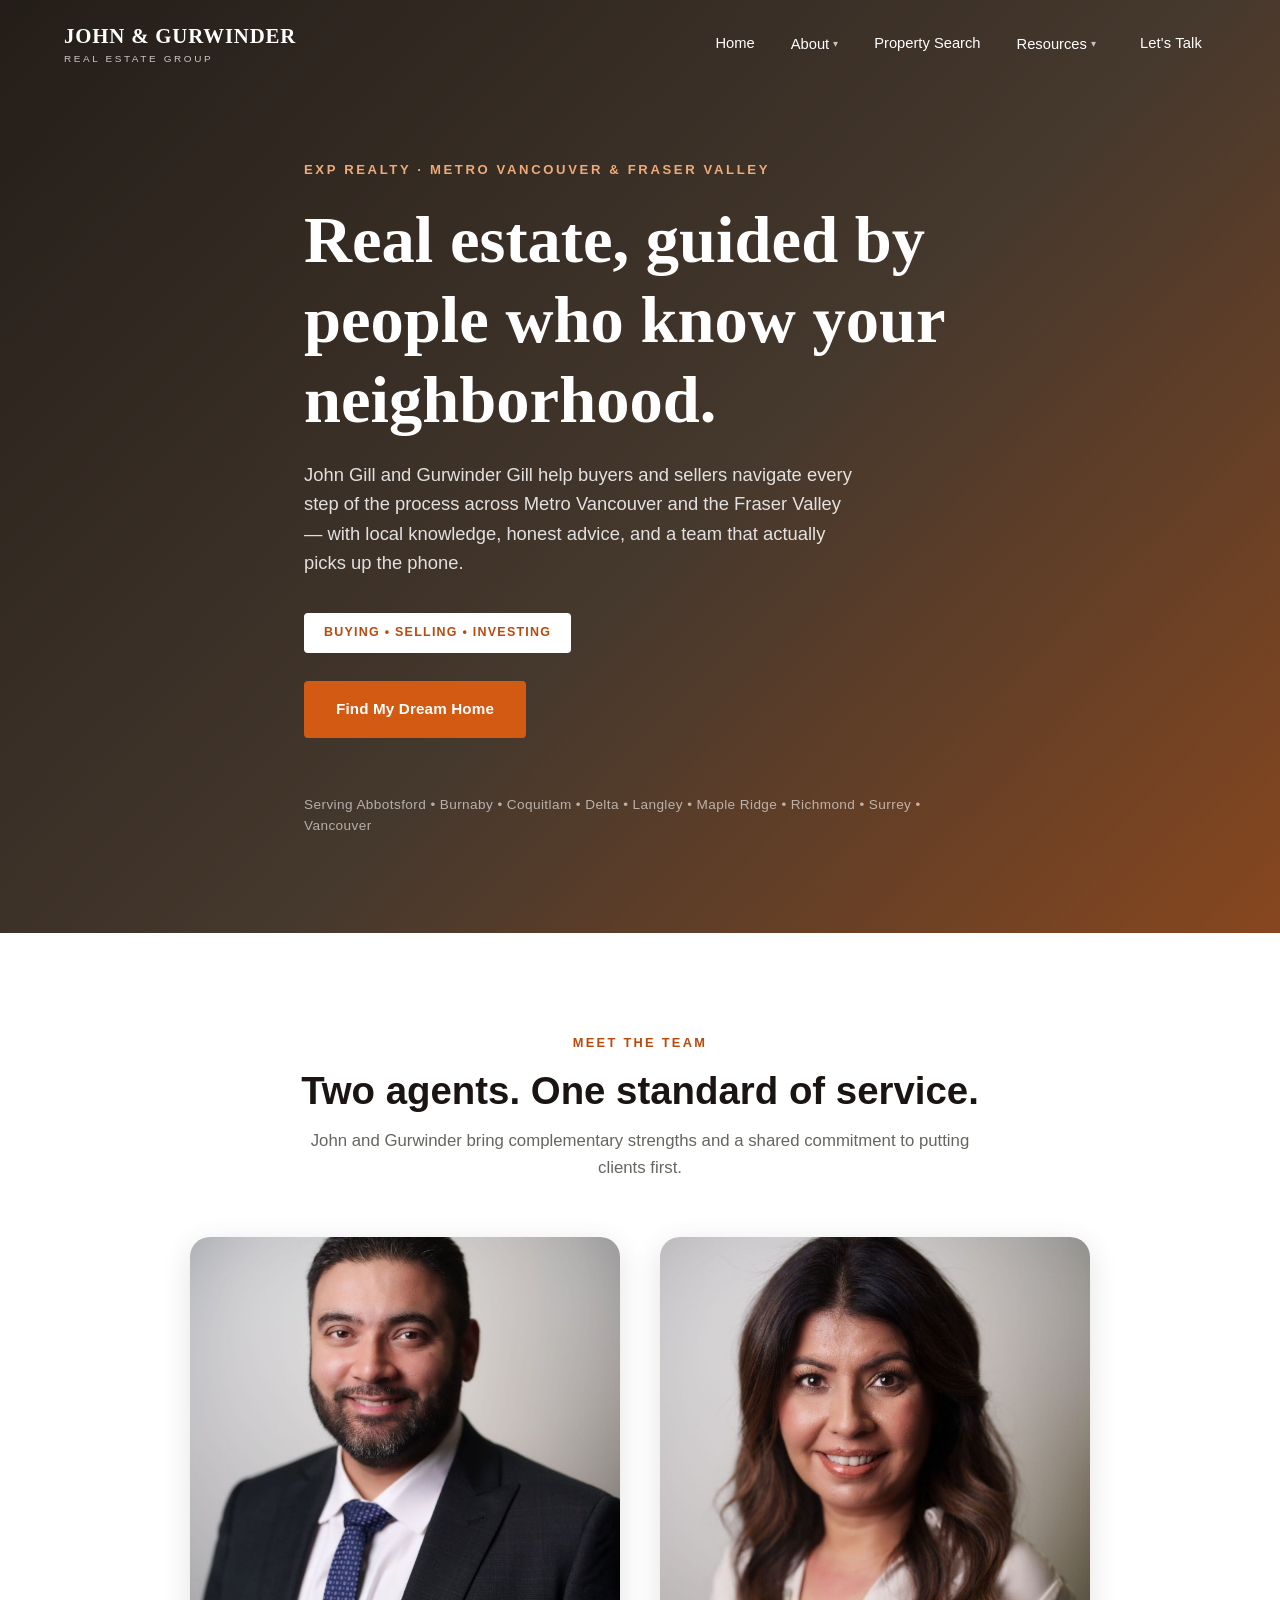
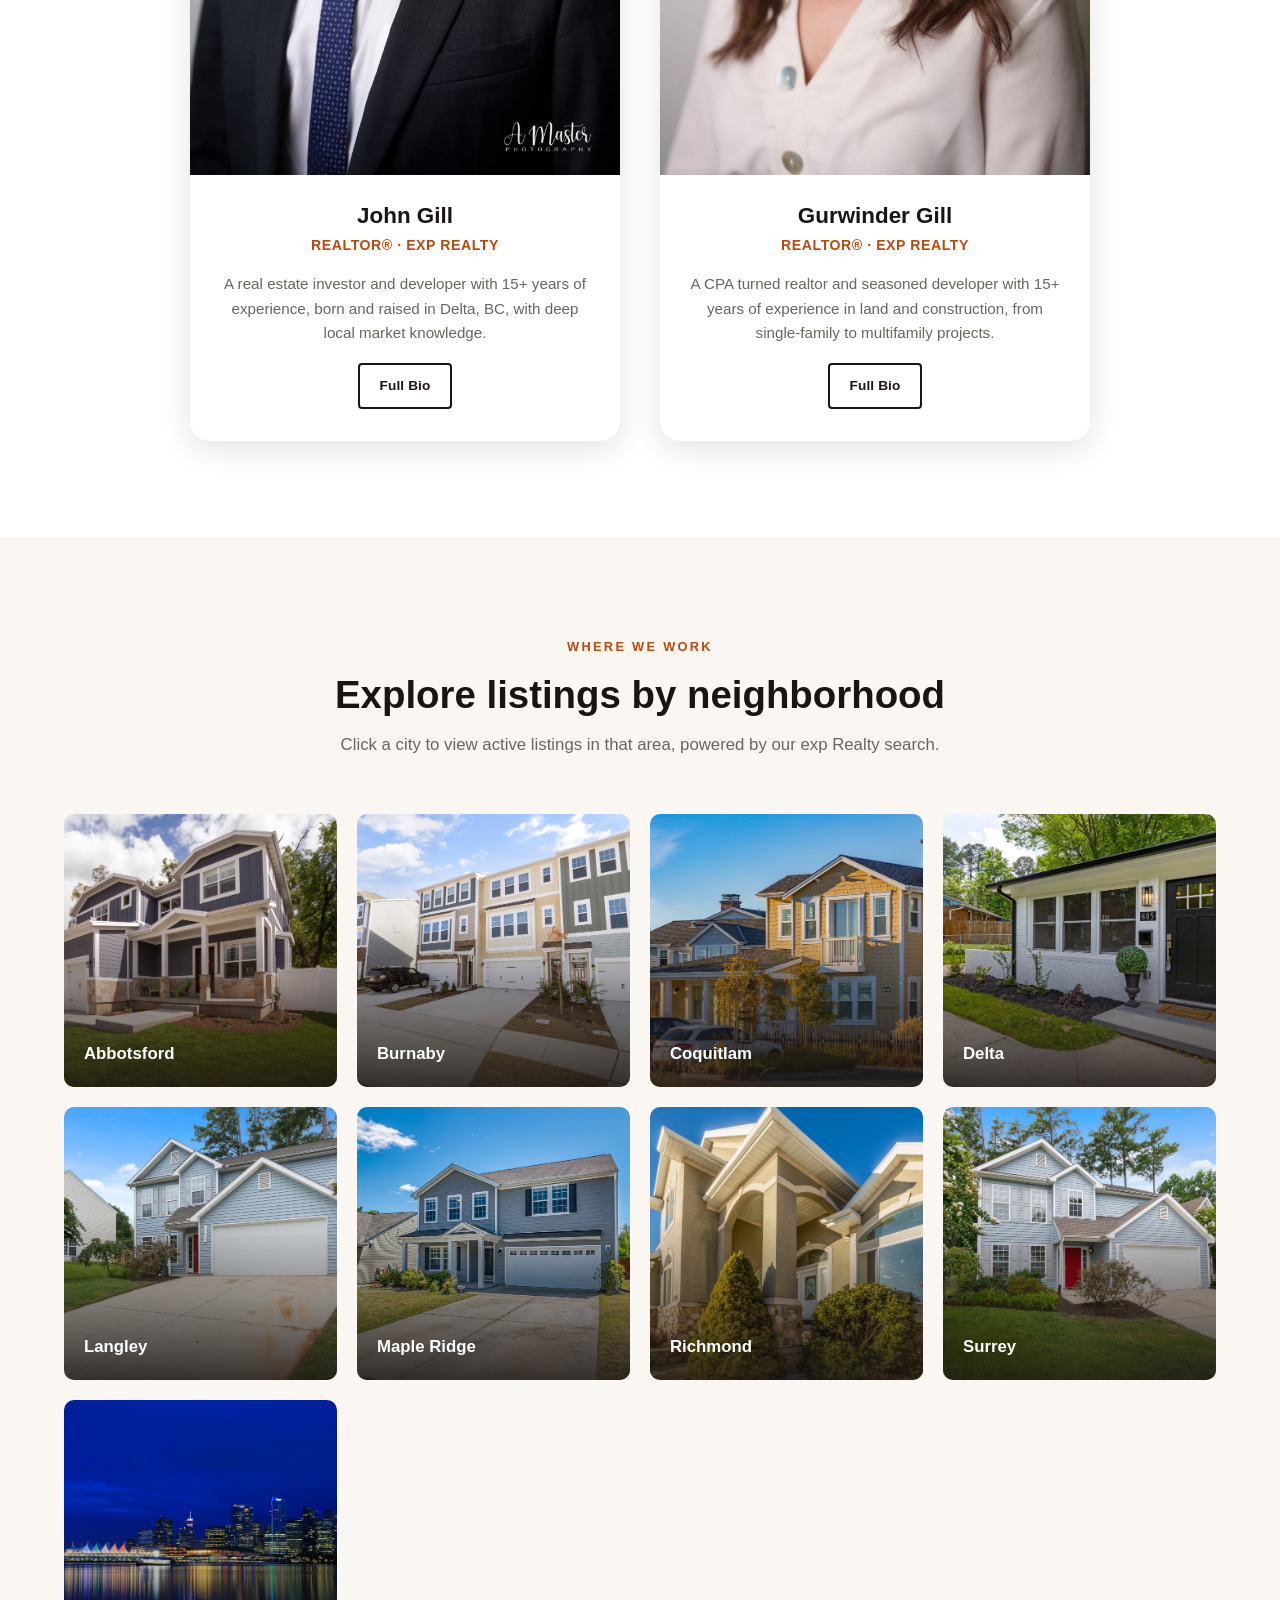
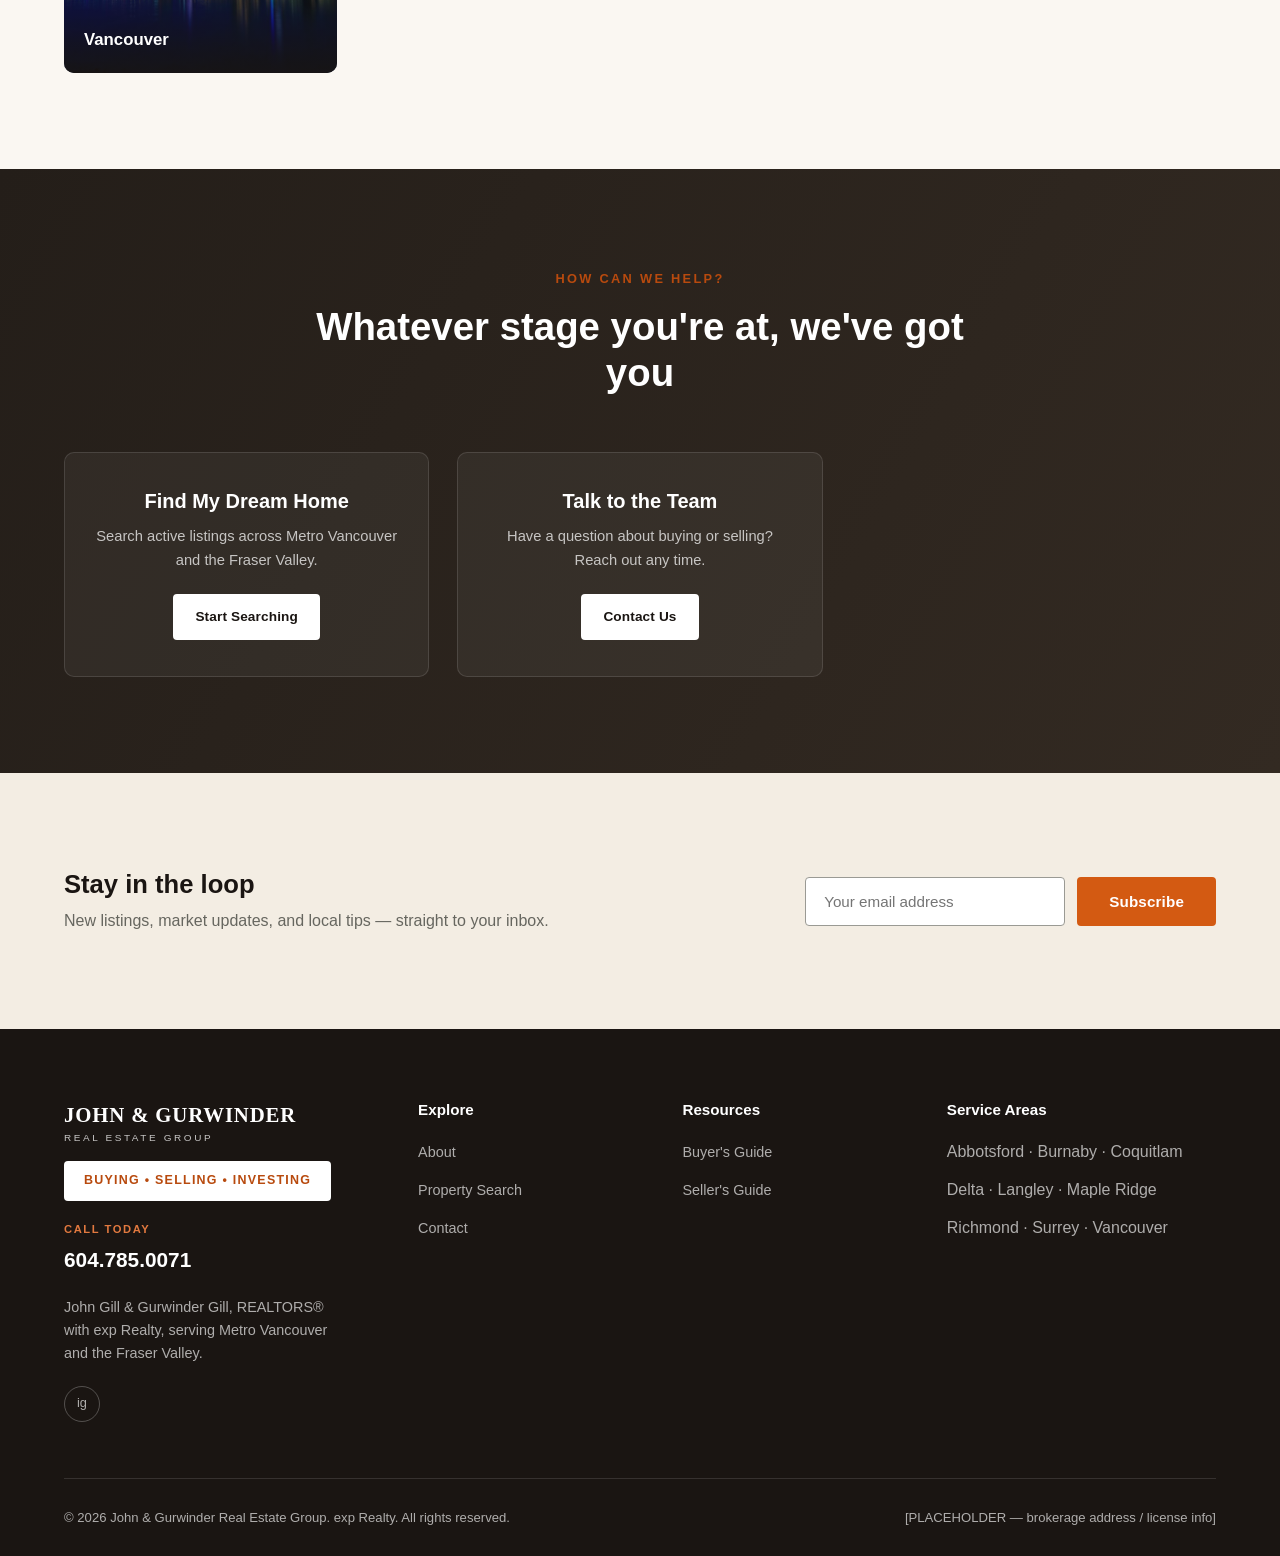
==== commit d33cf464: "Add neighborhood photos, trim footer to one real Instagram link Wires a real property photo into eac" ====
--- a/index.html
+++ b/index.html
@@ -154,9 +154,7 @@
           <a href="tel:+16047850071" class="footer-phone">604.785.0071</a>
           <p>John Gill &amp; Gurwinder Gill, REALTORS&reg; with exp Realty, serving Metro Vancouver and the Fraser Valley.</p>
           <div class="footer-socials">
-            <a href="#" aria-label="Facebook">f</a>
-            <a href="#" aria-label="Instagram">ig</a>
-            <a href="#" aria-label="LinkedIn">in</a>
+            <a href="https://www.instagram.com/johngurwinder?igsi=d2JqZTdqY3VxNjhq" aria-label="Instagram" target="_blank" rel="noopener">ig</a>
           </div>
         </div>
 
--- a/css/style.css
+++ b/css/style.css
@@ -514,7 +514,9 @@
   aspect-ratio: 1 / 1;
   border-radius: var(--radius-md);
   overflow: hidden;
-  background: linear-gradient(160deg, var(--color-ink-700), var(--color-ink-900));
+  background-color: var(--color-ink-800);
+  background-size: cover;
+  background-position: center;
   display: flex;
   align-items: flex-end;
   padding: 20px;
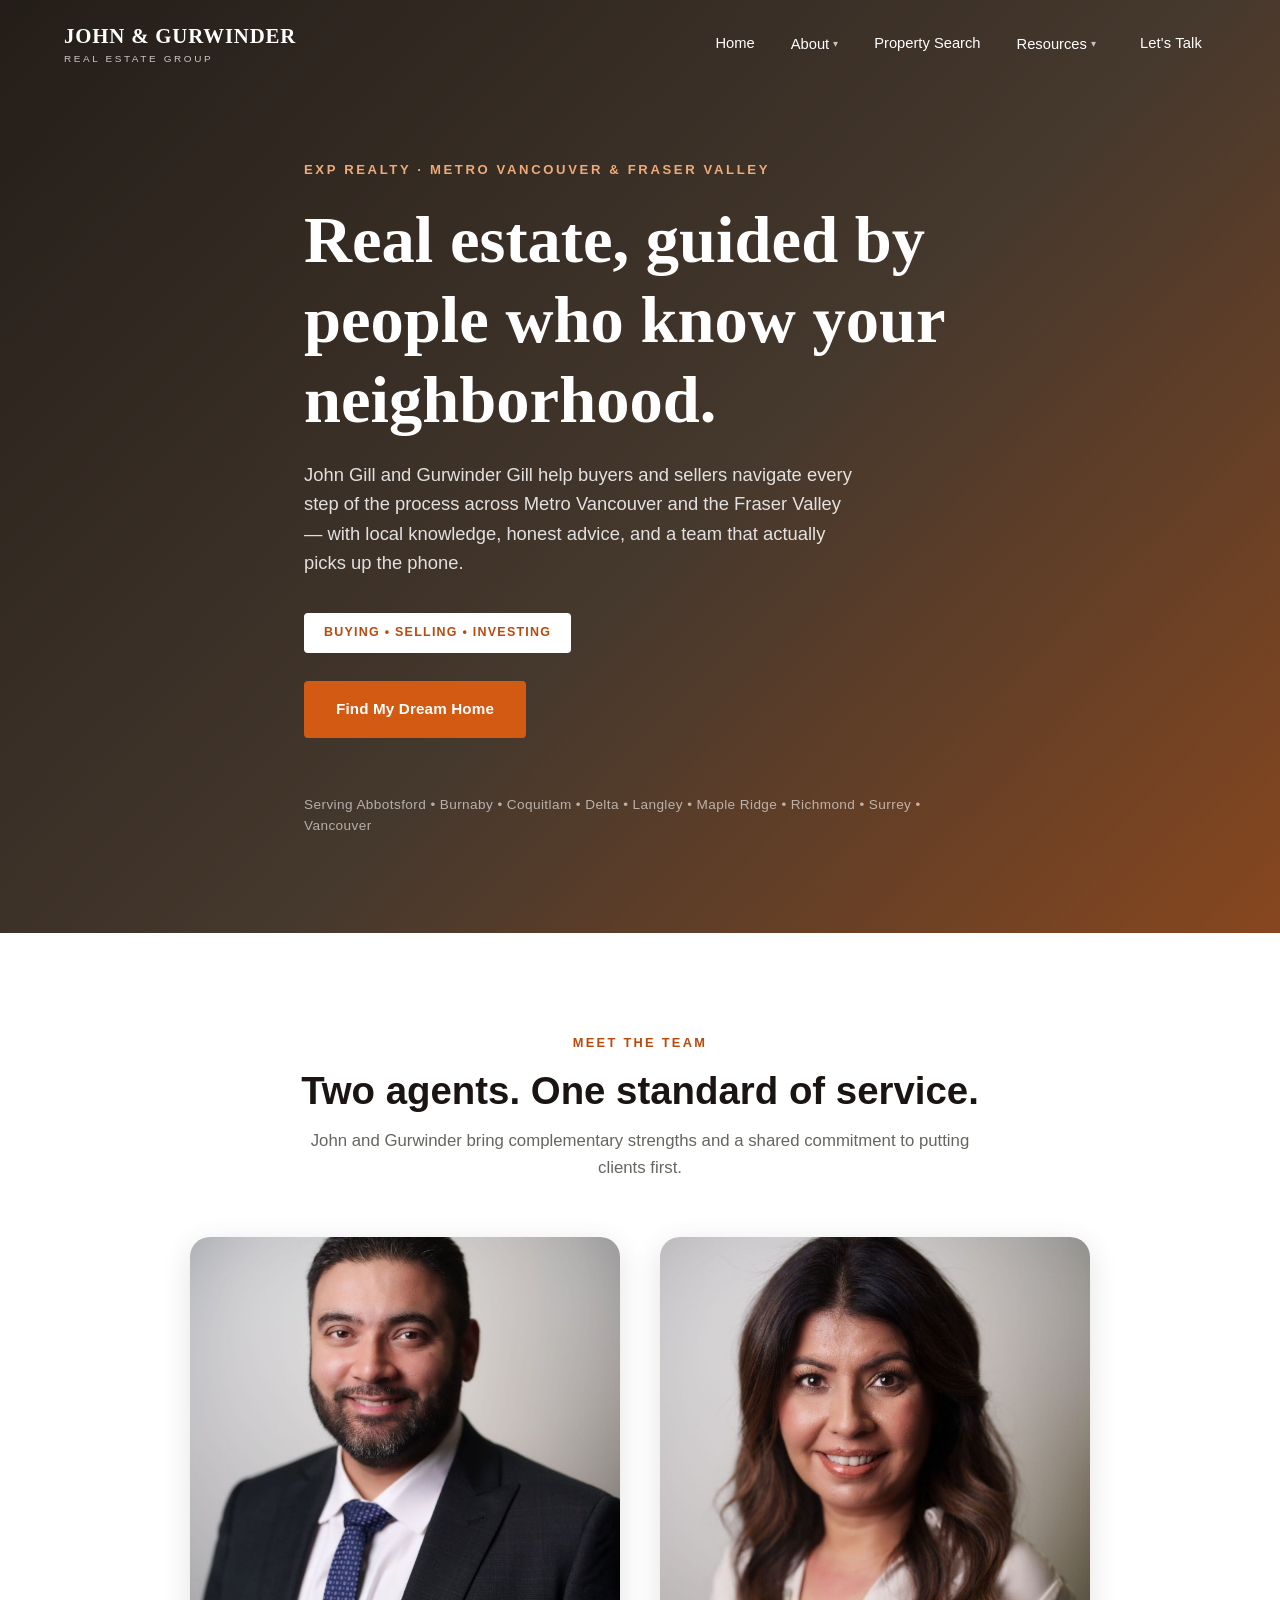
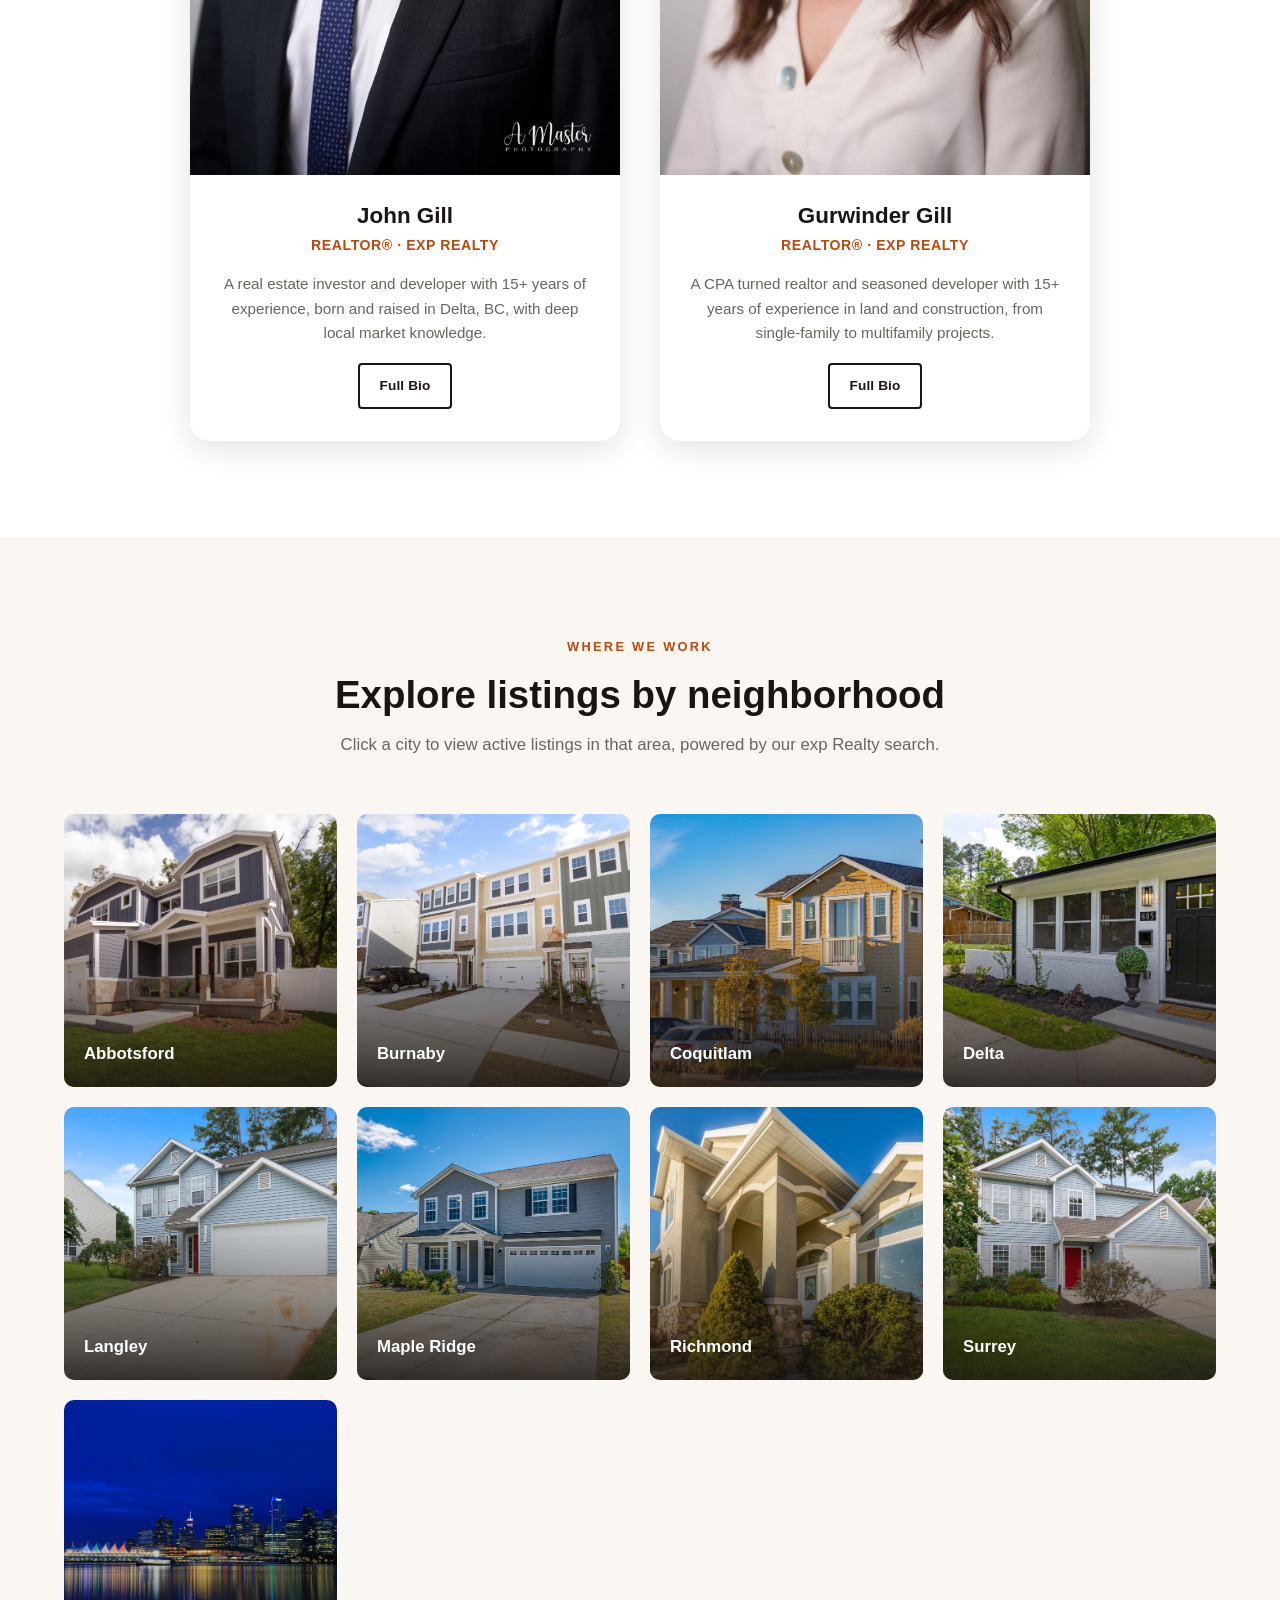
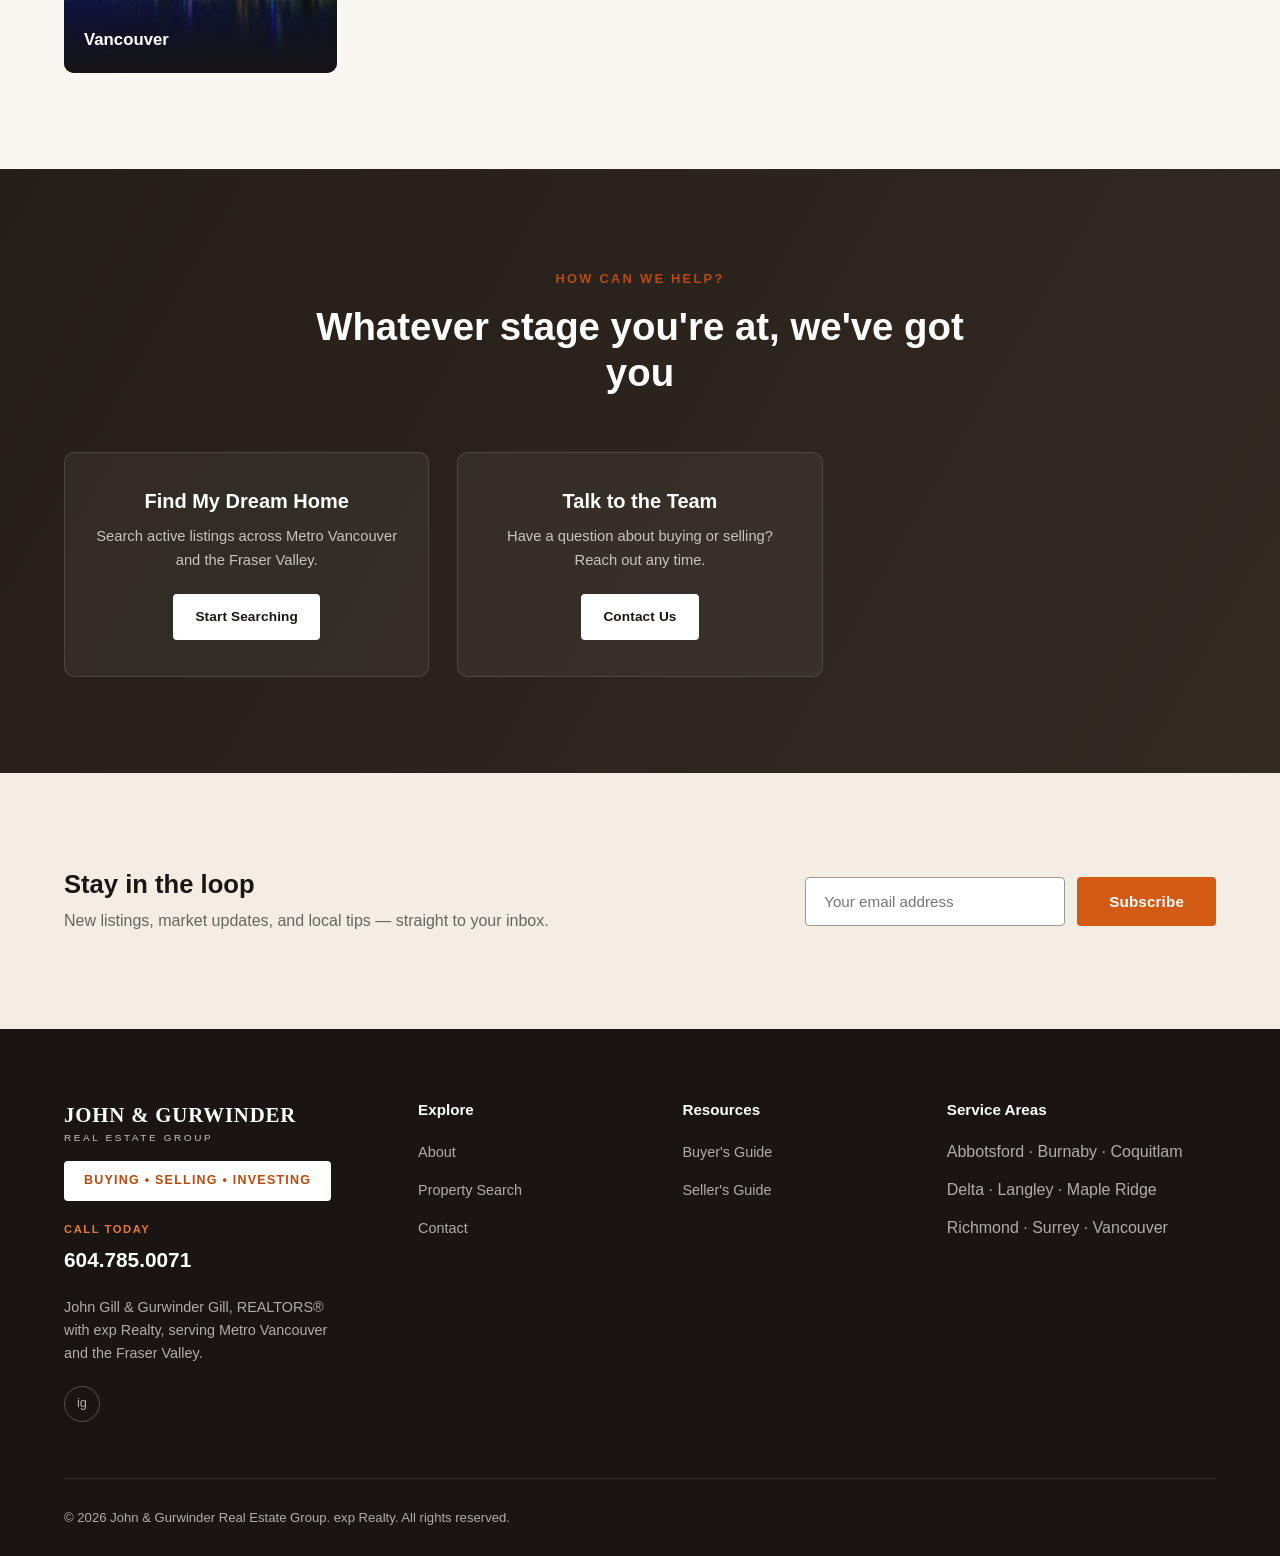
==== commit 51d430a6: "Remove brokerage address/license placeholder from footer Co-Authored-By: Claude Sonnet 5 <noreply@an" ====
--- a/index.html
+++ b/index.html
@@ -187,7 +187,6 @@
 
       <div class="footer-bottom">
         <span>&copy; <span id="current-year"></span> John &amp; Gurwinder Real Estate Group. exp Realty. All rights reserved.</span>
-        <span>[PLACEHOLDER — brokerage address / license info]</span>
       </div>
     </div>
   </footer>
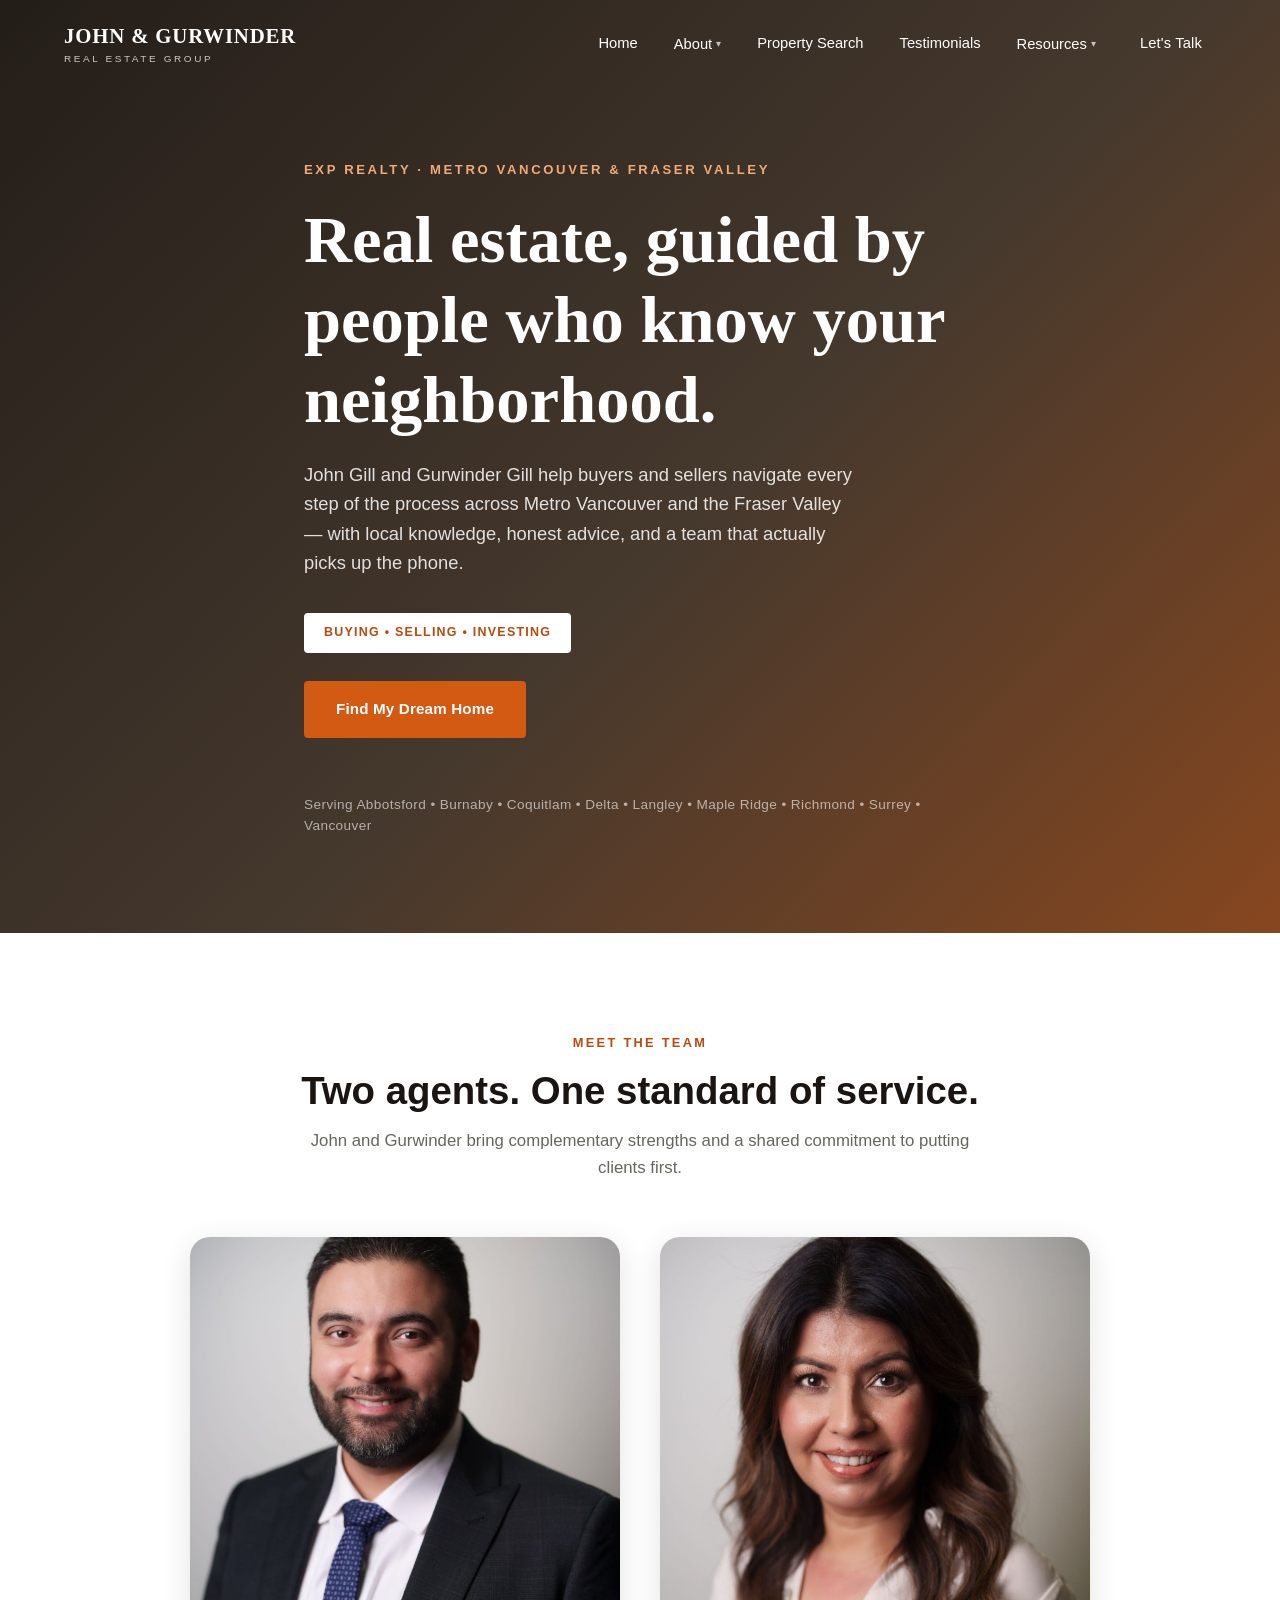
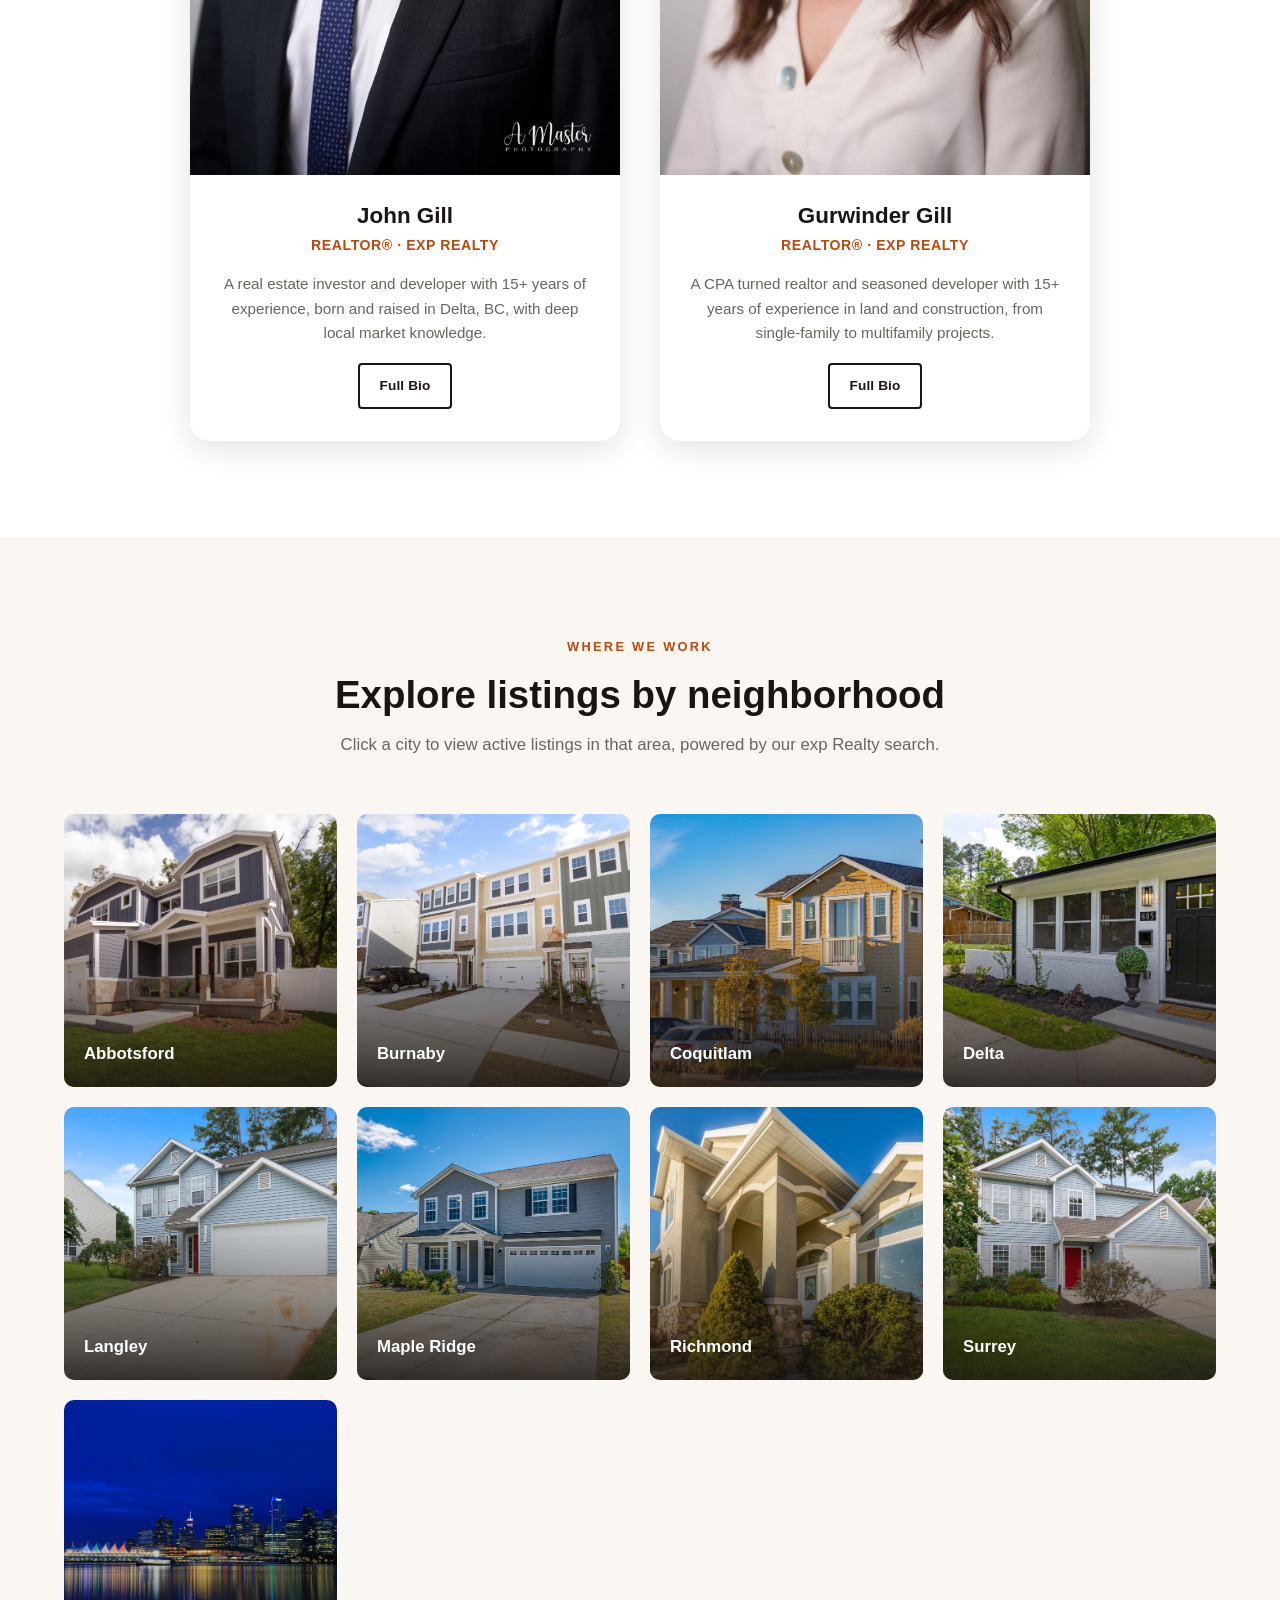
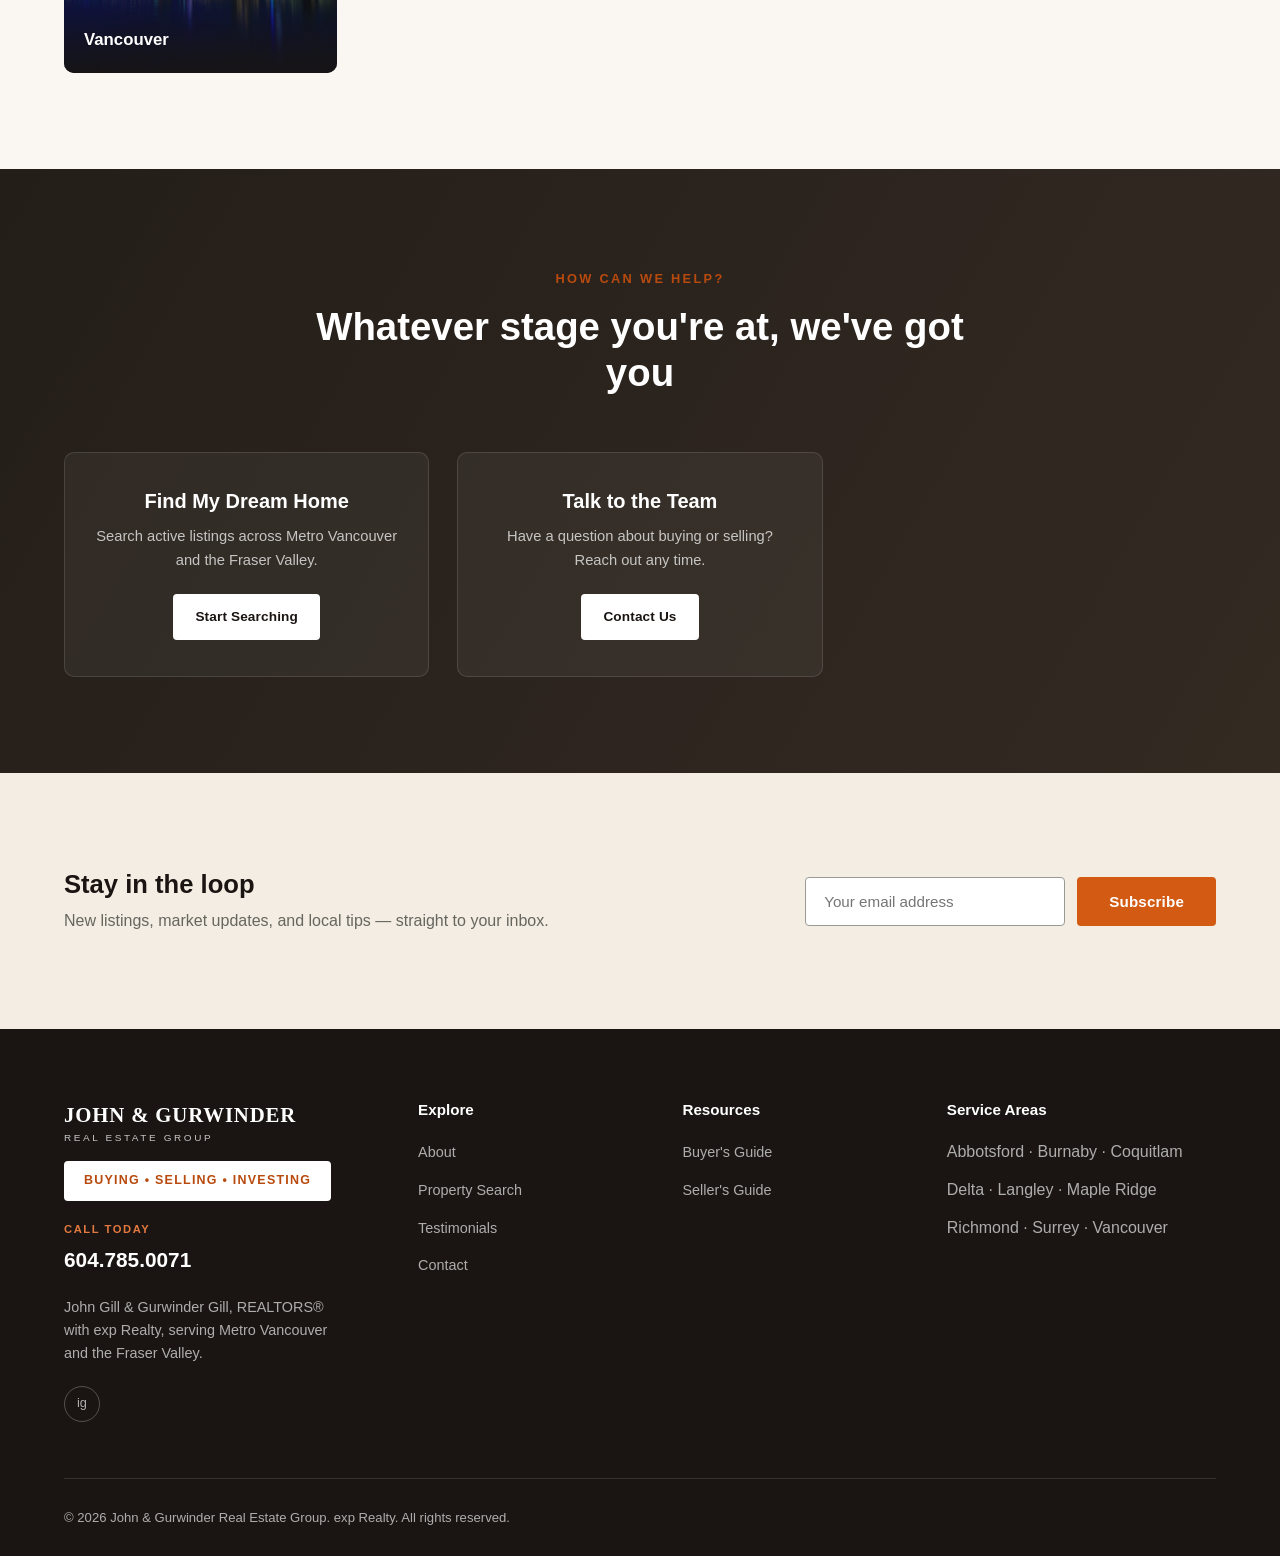
==== commit 45af8d85: "Add testimonials page with client review cards and nav links Adds a new testimonials page styled to " ====
--- a/index.html
+++ b/index.html
@@ -30,6 +30,8 @@
         </li>
 
         <li><a href="#" data-idx-search-all>Property Search</a></li>
+
+        <li><a href="testimonials.html">Testimonials</a></li>
 
         <li class="has-dropdown">
           <button aria-haspopup="true">Resources <span class="caret">&#9662;</span></button>
@@ -163,6 +165,7 @@
           <ul>
             <li><a href="about.html">About</a></li>
             <li><a href="#" data-idx-search-all>Property Search</a></li>
+            <li><a href="testimonials.html">Testimonials</a></li>
             <li><a href="contact.html">Contact</a></li>
           </ul>
         </div>
--- a/css/style.css
+++ b/css/style.css
@@ -603,6 +603,116 @@
 }
 
 /* ==========================================================================
+   Testimonials
+   ========================================================================== */
+
+.testimonial-grid {
+  display: grid;
+  grid-template-columns: repeat(3, 1fr);
+  gap: 28px;
+}
+
+.testimonial-card {
+  background: var(--color-neutral-100);
+  border: 1px solid var(--color-cream-200);
+  border-radius: var(--radius-lg);
+  padding: 34px 30px;
+  box-shadow: var(--shadow-sm);
+  transition: transform var(--transition-base), box-shadow var(--transition-base);
+  display: flex;
+  flex-direction: column;
+}
+
+.testimonial-card:hover {
+  transform: translateY(-6px);
+  box-shadow: var(--shadow-md);
+}
+
+.testimonial-stars {
+  color: var(--color-orange-500);
+  font-size: 1rem;
+  letter-spacing: 2px;
+  margin-bottom: 16px;
+}
+
+.testimonial-quote {
+  color: var(--color-neutral-800);
+  font-size: 1rem;
+  line-height: 1.7;
+  flex-grow: 1;
+  margin-bottom: 24px;
+}
+
+.testimonial-quote::before {
+  content: "\201C";
+}
+
+.testimonial-quote::after {
+  content: "\201D";
+}
+
+.testimonial-author {
+  display: flex;
+  align-items: center;
+  gap: 14px;
+  padding-top: 20px;
+  border-top: 1px solid var(--color-cream-200);
+}
+
+.testimonial-avatar {
+  width: 46px;
+  height: 46px;
+  border-radius: 50%;
+  background: linear-gradient(135deg, var(--color-orange-400), var(--color-orange-600));
+  color: var(--color-neutral-100);
+  font-family: var(--font-heading);
+  font-weight: 700;
+  font-size: 0.95rem;
+  display: flex;
+  align-items: center;
+  justify-content: center;
+  flex-shrink: 0;
+}
+
+.testimonial-author .name {
+  font-family: var(--font-heading);
+  font-weight: 600;
+  font-size: 0.95rem;
+  color: var(--color-ink-900);
+}
+
+.testimonial-author .meta {
+  font-size: 0.82rem;
+  color: var(--color-neutral-600);
+}
+
+.testimonial-summary {
+  display: flex;
+  flex-wrap: wrap;
+  justify-content: center;
+  gap: 48px;
+  text-align: center;
+  margin-top: 56px;
+  padding-top: 48px;
+  border-top: 1px solid var(--color-cream-200);
+}
+
+.testimonial-summary .stat-value {
+  display: block;
+  font-family: var(--font-heading);
+  font-weight: 800;
+  font-size: 2.2rem;
+  color: var(--color-orange-600);
+}
+
+.testimonial-summary .stat-label {
+  font-size: 0.88rem;
+  color: var(--color-neutral-600);
+  letter-spacing: 0.03em;
+  text-transform: uppercase;
+}
+
+/* ==========================================================================
    Newsletter
    ========================================================================== */
 
@@ -945,6 +1055,10 @@
 
   .city-grid {
     grid-template-columns: repeat(3, 1fr);
+  }
+
+  .testimonial-grid {
+    grid-template-columns: repeat(2, 1fr);
   }
 
   .footer-grid {
@@ -1036,6 +1150,14 @@
     grid-template-columns: repeat(2, 1fr);
   }
 
+  .testimonial-grid {
+    grid-template-columns: 1fr;
+  }
+
+  .testimonial-summary {
+    gap: 32px;
+  }
+
   .footer-grid {
     grid-template-columns: 1fr;
     gap: 32px;
